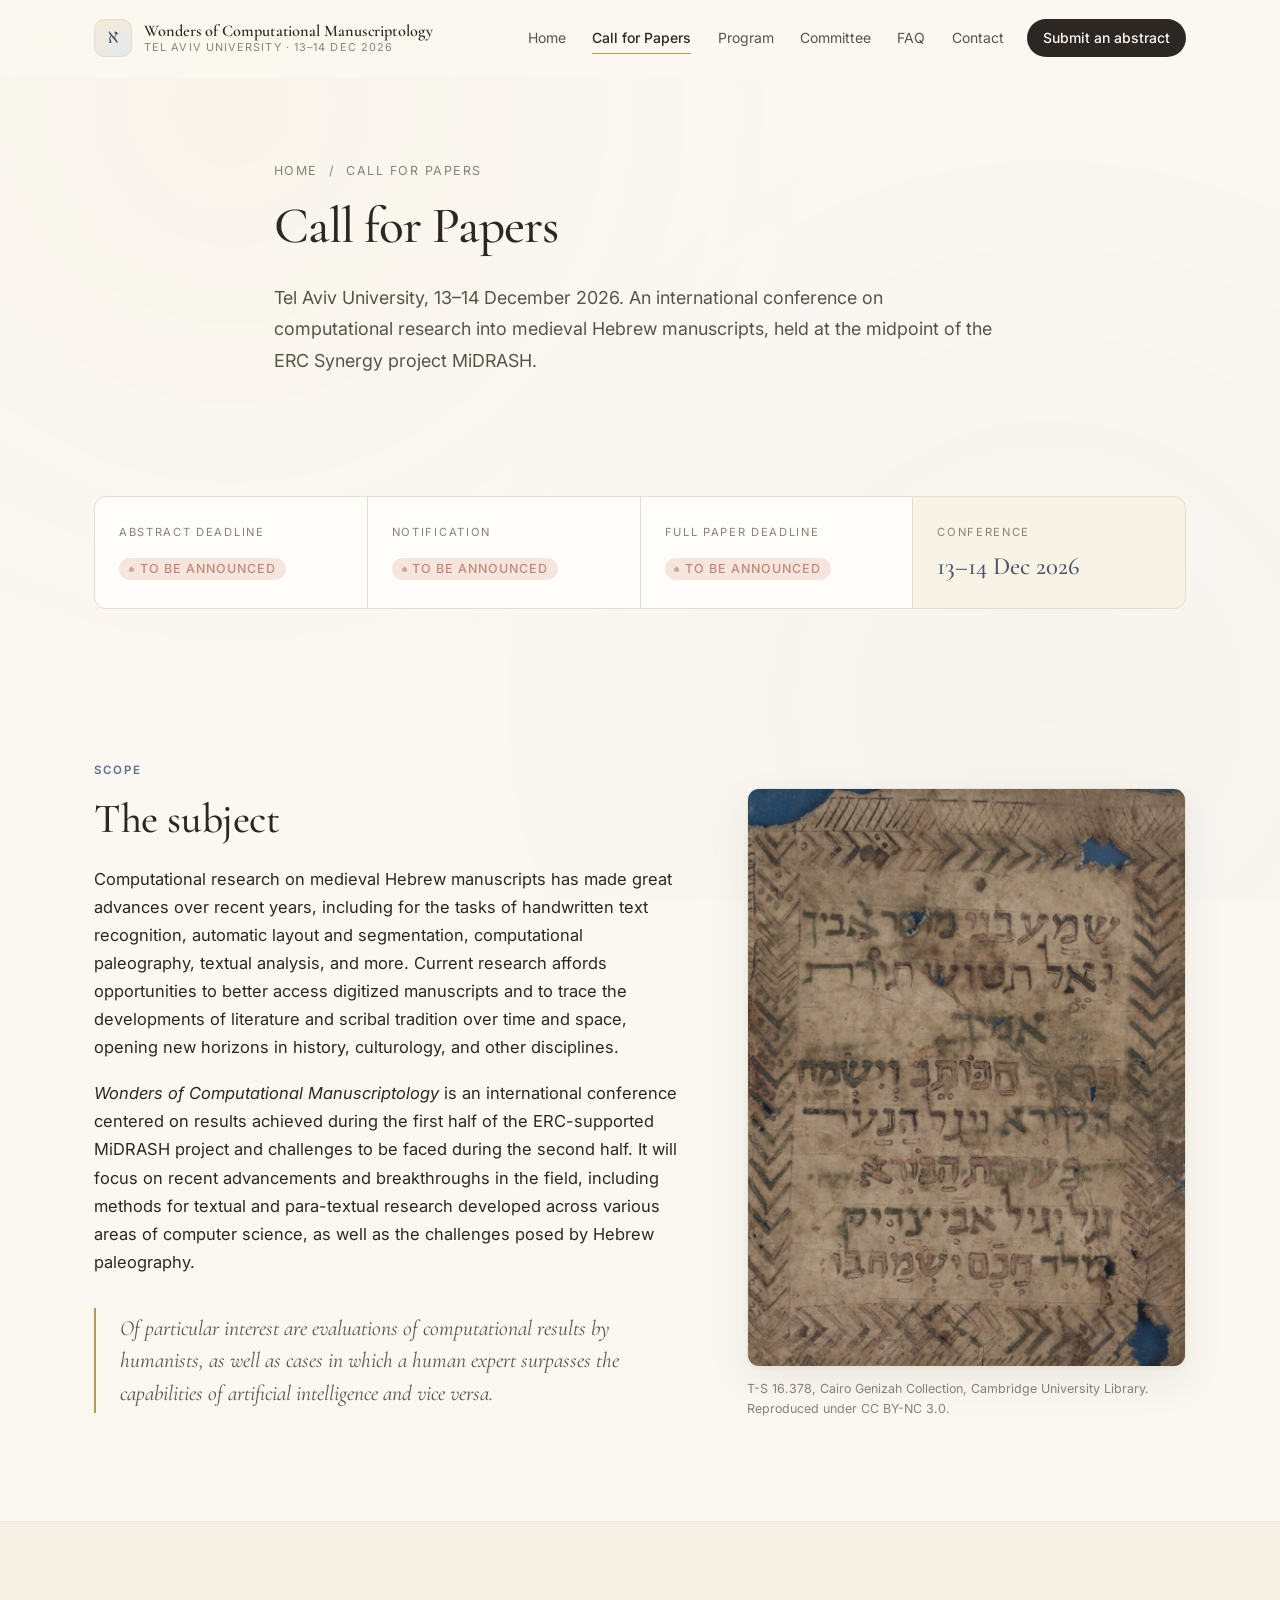
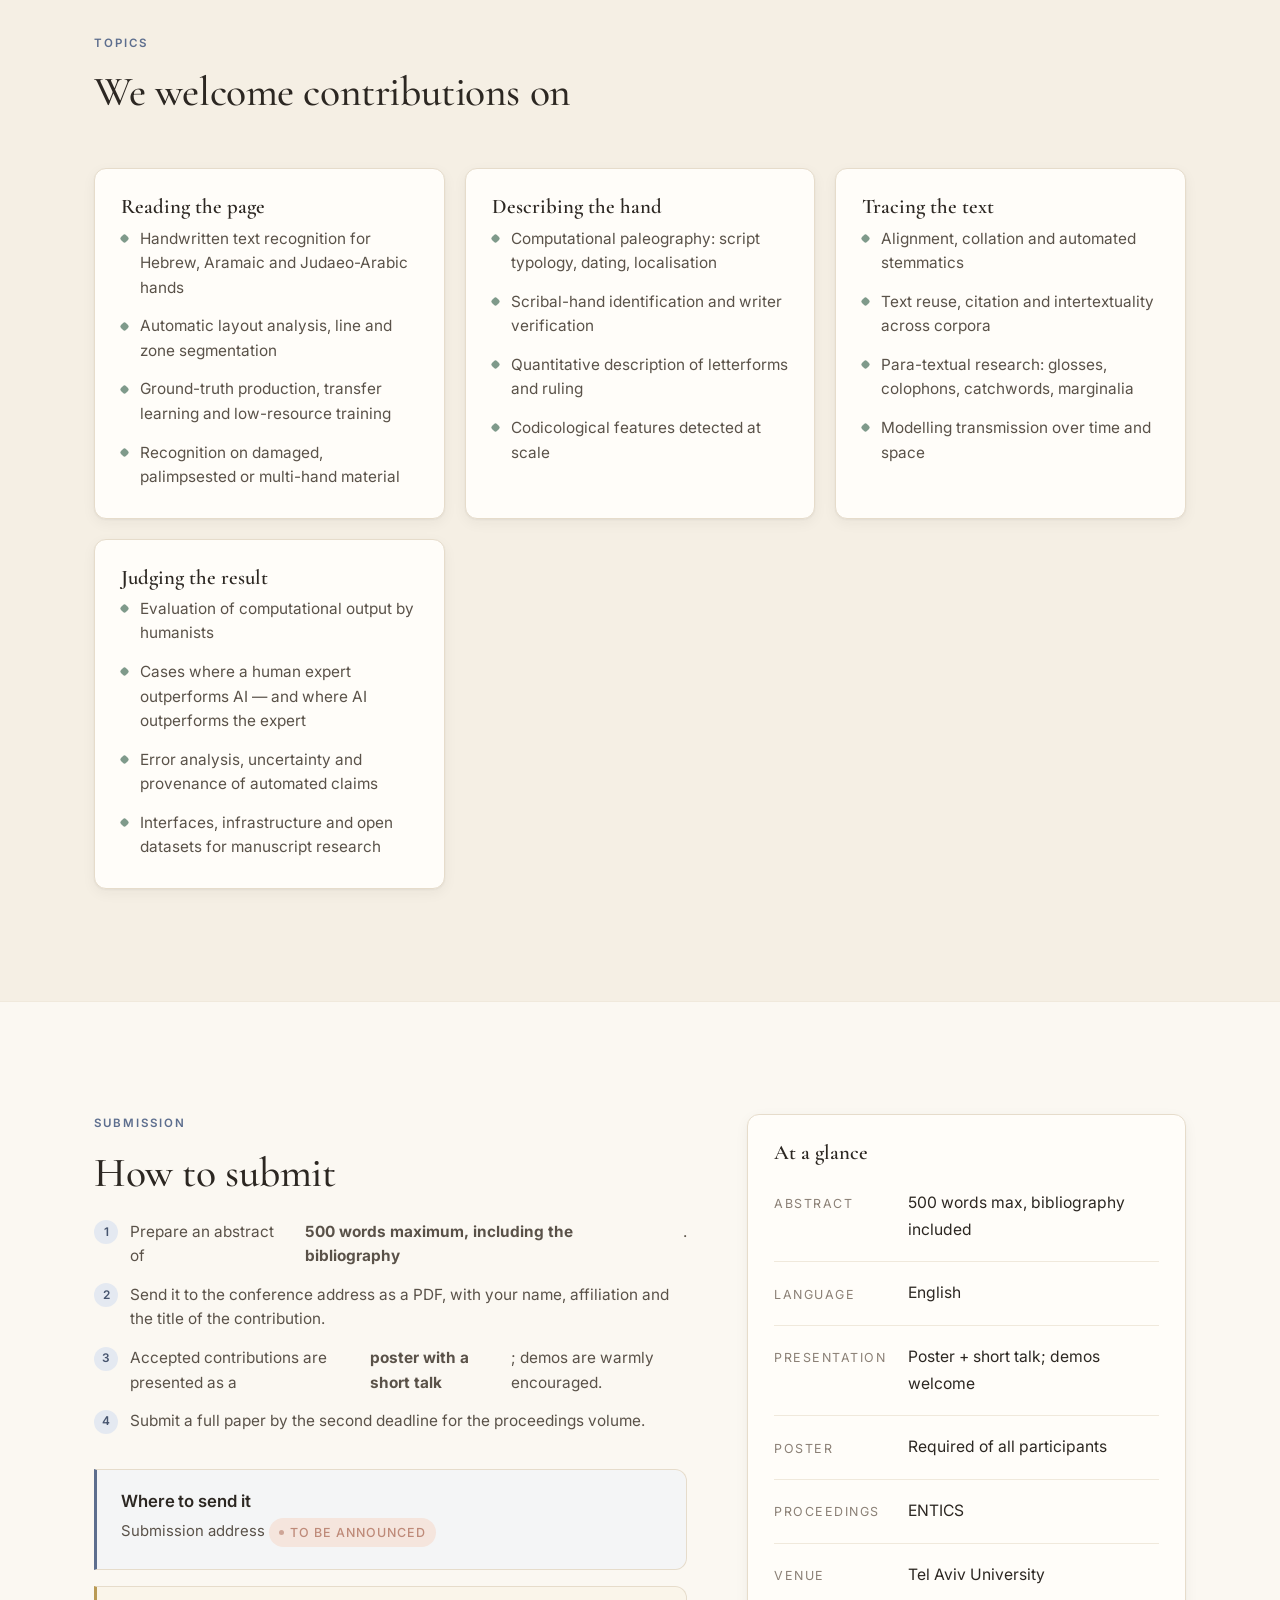
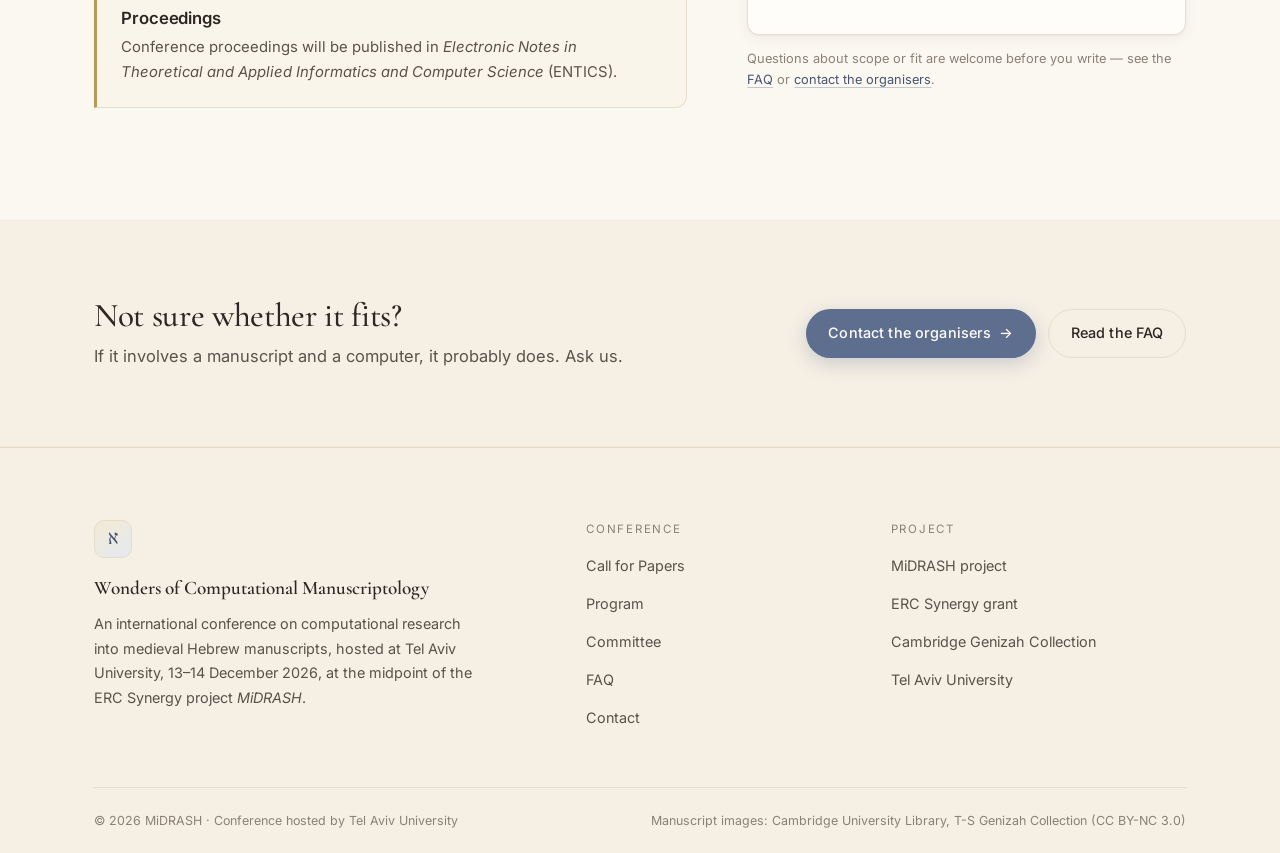
==== call-for-papers.html @ b5037e50 "base draft" ====
<!doctype html>
<html lang="en">
<head>
  <meta charset="utf-8">
  <title>Call for Papers &middot; Wonders of Computational Manuscriptology</title>
  <meta name="description" content="Call for Papers: abstracts of up to 500 words on computational research into medieval Hebrew manuscripts. Tel Aviv University, 13-14 December 2026.">
  <meta name="viewport" content="width=device-width, initial-scale=1">
  <link rel="preconnect" href="https://fonts.googleapis.com">
  <link rel="preconnect" href="https://fonts.gstatic.com" crossorigin>
  <link href="https://fonts.googleapis.com/css2?family=Cormorant+Garamond:ital,wght@0,400;0,500;0,600;0,700;1,400;1,500&family=Frank+Ruhl+Libre:wght@400;500&family=IBM+Plex+Mono:wght@400;500&family=Inter:wght@300;400;500;600&display=swap" rel="stylesheet">
  <link rel="stylesheet" href="assets/css/site.css">
  <script>document.documentElement.classList.add("js");</script>
</head>
<body>
  <a class="skip-link" href="#main">Skip to content</a>

  <header class="site-header">
    <div class="wrap header-inner">
      <a class="brand" href="index.html">
        <span class="brand-mark" aria-hidden="true">&#1488;</span>
        <span class="brand-text">
          <span class="brand-title">Wonders of Computational Manuscriptology</span>
          <span class="brand-sub">Tel Aviv University &middot; 13&ndash;14 Dec 2026</span>
        </span>
      </a>
      <button class="nav-toggle" type="button" aria-expanded="false" aria-controls="site-nav" aria-label="Open menu">
        <span></span><span></span><span></span>
      </button>
      <nav class="site-nav" id="site-nav" aria-label="Main navigation">
        <a href="index.html">Home</a>
        <a href="call-for-papers.html" class="is-current" aria-current="page">Call for Papers</a>
        <a href="program.html">Program</a>
        <a href="committee.html">Committee</a>
        <a href="faq.html">FAQ</a>
        <a href="contact.html">Contact</a>
        <a class="nav-cta" href="call-for-papers.html#submit">Submit an abstract</a>
      </nav>
    </div>
  </header>

  <main id="main">
    <section class="page-head">
      <div class="wrap wrap-narrow">
        <p class="breadcrumb"><a href="index.html">Home</a> &nbsp;/&nbsp; Call for Papers</p>
        <h1>Call for Papers</h1>
        <p class="lede">Tel Aviv University, 13&ndash;14 December 2026. An international conference on computational research into medieval Hebrew manuscripts, held at the midpoint of the ERC Synergy project MiDRASH.</p>
      </div>
    </section>

    <section class="section section--tight">
      <div class="wrap">
        <div class="dates reveal">
          <div class="date-cell">
            <p class="date-label">Abstract deadline</p>
            <!-- TODO: replace with the confirmed date -->
            <p class="date-value"><span class="tba">To be announced</span></p>
          </div>
          <div class="date-cell">
            <p class="date-label">Notification</p>
            <!-- TODO: replace with the confirmed date -->
            <p class="date-value"><span class="tba">To be announced</span></p>
          </div>
          <div class="date-cell">
            <p class="date-label">Full paper deadline</p>
            <!-- TODO: replace with the confirmed date -->
            <p class="date-value"><span class="tba">To be announced</span></p>
          </div>
          <div class="date-cell is-highlight">
            <p class="date-label">Conference</p>
            <p class="date-value">13&ndash;14 Dec 2026</p>
          </div>
        </div>
      </div>
    </section>

    <section class="section section--tight">
      <div class="wrap">
        <div class="split split--wide-text">
          <div class="reveal">
            <p class="eyebrow eyebrow--indigo">Scope</p>
            <h2>The subject</h2>
            <p>Computational research on medieval Hebrew manuscripts has made great advances over recent years, including for the tasks of handwritten text recognition, automatic layout and segmentation, computational paleography, textual analysis, and more. Current research affords opportunities to better access digitized manuscripts and to trace the developments of literature and scribal tradition over time and space, opening new horizons in history, culturology, and other disciplines.</p>
            <p><em>Wonders of Computational Manuscriptology</em> is an international conference centered on results achieved during the first half of the ERC-supported MiDRASH project and challenges to be faced during the second half. It will focus on recent advancements and breakthroughs in the field, including methods for textual and para-textual research developed across various areas of computer science, as well as the challenges posed by Hebrew paleography.</p>
            <blockquote class="pullquote">Of particular interest are evaluations of computational results by humanists, as well as cases in which a human expert surpasses the capabilities of artificial intelligence and vice versa.</blockquote>
          </div>
          <figure class="split-figure reveal" data-delay="120">
            <img src="assets/img/ms-bifolium.jpg" alt="Manuscript leaf written in a large square Hebrew hand, framed by a decorated border." loading="lazy" width="900" height="880">
            <figcaption>T-S 16.378, Cairo Genizah Collection, Cambridge University Library. Reproduced under CC BY-NC 3.0.</figcaption>
          </figure>
        </div>
      </div>
    </section>

    <section class="section section--tint">
      <div class="wrap">
        <div class="section-head">
          <p class="eyebrow eyebrow--indigo">Topics</p>
          <h2>We welcome contributions on</h2>
        </div>
        <div class="grid grid-2">
          <div class="card reveal">
            <h3>Reading the page</h3>
            <ul class="checklist">
              <li>Handwritten text recognition for Hebrew, Aramaic and Judaeo-Arabic hands</li>
              <li>Automatic layout analysis, line and zone segmentation</li>
              <li>Ground-truth production, transfer learning and low-resource training</li>
              <li>Recognition on damaged, palimpsested or multi-hand material</li>
            </ul>
          </div>
          <div class="card reveal" data-delay="80">
            <h3>Describing the hand</h3>
            <ul class="checklist">
              <li>Computational paleography: script typology, dating, localisation</li>
              <li>Scribal-hand identification and writer verification</li>
              <li>Quantitative description of letterforms and ruling</li>
              <li>Codicological features detected at scale</li>
            </ul>
          </div>
          <div class="card reveal" data-delay="160">
            <h3>Tracing the text</h3>
            <ul class="checklist">
              <li>Alignment, collation and automated stemmatics</li>
              <li>Text reuse, citation and intertextuality across corpora</li>
              <li>Para-textual research: glosses, colophons, catchwords, marginalia</li>
              <li>Modelling transmission over time and space</li>
            </ul>
          </div>
          <div class="card reveal" data-delay="240">
            <h3>Judging the result</h3>
            <ul class="checklist">
              <li>Evaluation of computational output by humanists</li>
              <li>Cases where a human expert outperforms AI &mdash; and where AI outperforms the expert</li>
              <li>Error analysis, uncertainty and provenance of automated claims</li>
              <li>Interfaces, infrastructure and open datasets for manuscript research</li>
            </ul>
          </div>
        </div>
      </div>
    </section>

    <section class="section" id="submit">
      <div class="wrap">
        <div class="split split--wide-text" style="align-items:start">
          <div class="reveal">
            <p class="eyebrow eyebrow--indigo">Submission</p>
            <h2>How to submit</h2>
            <ol class="checklist numbered" style="margin-top:1.4rem">
              <li>Prepare an abstract of <strong>500 words maximum, including the bibliography</strong>.</li>
              <li>Send it to the conference address as a PDF, with your name, affiliation and the title of the contribution.</li>
              <li>Accepted contributions are presented as a <strong>poster with a short talk</strong>; demos are warmly encouraged.</li>
              <li>Submit a full paper by the second deadline for the proceedings volume.</li>
            </ol>

            <div class="callout" style="margin-top:2.2rem">
              <h4>Where to send it</h4>
              <!-- TODO: replace with the real submission address, e.g.
                   <p><a href="mailto:wcm2026@tauex.tau.ac.il">wcm2026@tauex.tau.ac.il</a></p> -->
              <p>Submission address <span class="tba">To be announced</span></p>
            </div>

            <div class="callout callout--gold" style="margin-top:16px">
              <h4>Proceedings</h4>
              <p>Conference proceedings will be published in <em>Electronic Notes in Theoretical and Applied Informatics and Computer Science</em> (ENTICS).</p>
            </div>
          </div>

          <div class="reveal" data-delay="120">
            <div class="card">
              <h3>At a glance</h3>
              <div class="contact-line">
                <span class="contact-key">Abstract</span>
                <span class="contact-val">500 words max, bibliography included</span>
              </div>
              <div class="contact-line">
                <span class="contact-key">Language</span>
                <span class="contact-val">English</span>
              </div>
              <div class="contact-line">
                <span class="contact-key">Presentation</span>
                <span class="contact-val">Poster + short talk; demos welcome</span>
              </div>
              <div class="contact-line">
                <span class="contact-key">Poster</span>
                <span class="contact-val">Required of all participants</span>
              </div>
              <div class="contact-line">
                <span class="contact-key">Proceedings</span>
                <span class="contact-val">ENTICS</span>
              </div>
              <div class="contact-line">
                <span class="contact-key">Venue</span>
                <span class="contact-val">Tel Aviv University</span>
              </div>
            </div>
            <p class="caption" style="margin-top:14px">Questions about scope or fit are welcome before you write &mdash; see the <a href="faq.html">FAQ</a> or <a href="contact.html">contact the organisers</a>.</p>
          </div>
        </div>
      </div>
    </section>

    <section class="section section--tight cta-band">
      <div class="wrap">
        <div class="cta-inner reveal">
          <div>
            <h2 style="font-size:clamp(1.6rem,2.6vw,2.1rem)">Not sure whether it fits?</h2>
            <p>If it involves a manuscript and a computer, it probably does. Ask us.</p>
          </div>
          <div class="btn-row">
            <a class="btn btn-primary" href="contact.html">Contact the organisers <span class="arrow" aria-hidden="true">&rarr;</span></a>
            <a class="btn btn-ghost" href="faq.html">Read the FAQ</a>
          </div>
        </div>
      </div>
    </section>
  </main>

  <footer class="site-footer">
    <div class="wrap">
      <div class="footer-grid">
        <div class="footer-brand">
          <span class="brand-mark" aria-hidden="true">&#1488;</span>
          <p class="footer-title">Wonders of Computational Manuscriptology</p>
          <p class="footer-blurb">An international conference on computational research into medieval Hebrew manuscripts, hosted at Tel&nbsp;Aviv University, 13&ndash;14&nbsp;December&nbsp;2026, at the midpoint of the ERC Synergy project <em>MiDRASH</em>.</p>
        </div>
        <div>
          <p class="footer-h">Conference</p>
          <ul class="footer-links">
            <li><a href="call-for-papers.html">Call for Papers</a></li>
            <li><a href="program.html">Program</a></li>
            <li><a href="committee.html">Committee</a></li>
            <li><a href="faq.html">FAQ</a></li>
            <li><a href="contact.html">Contact</a></li>
          </ul>
        </div>
        <div>
          <p class="footer-h">Project</p>
          <ul class="footer-links">
            <li><a href="https://www.midrash.eu/" rel="noopener">MiDRASH project</a></li>
            <li><a href="https://www.ephe.psl.eu/erc-synergy-midrash-cest-parti" rel="noopener">ERC Synergy grant</a></li>
            <li><a href="https://cudl.lib.cam.ac.uk/collections/genizah/1" rel="noopener">Cambridge Genizah Collection</a></li>
            <li><a href="https://www.tau.ac.il/" rel="noopener">Tel Aviv University</a></li>
          </ul>
        </div>
      </div>
      <div class="footer-bottom">
        <span>&copy; 2026 MiDRASH &middot; Conference hosted by Tel Aviv University</span>
        <span>Manuscript images: Cambridge University Library, T-S Genizah Collection (CC&nbsp;BY-NC&nbsp;3.0)</span>
      </div>
    </div>
  </footer>

  <script src="assets/js/site.js" defer></script>
</body>
</html>
---- assets/css/site.css ----
/* ============================================================
   Wonders of Computational Manuscriptology — Tel Aviv University
   Design system
   ============================================================ */

/* ---------- Tokens ---------- */
:root {
  /* Parchment & ink */
  --parchment:    #FBF8F2;
  --parchment-2:  #F5EFE4;
  --parchment-3:  #EFE7D8;
  --surface:      #FFFDF9;
  --ink:          #2C2722;
  --ink-2:        #5A5249;
  --ink-3:        #8B8076;
  --rule:         #E6DCCB;
  --rule-soft:    #F0E9DC;

  /* Pastel accents */
  --indigo:       #5D6E8E;
  --indigo-deep:  #46546E;
  --indigo-tint:  #E4E9F1;
  --rose:         #BE8A79;
  --rose-tint:    #F5E5DD;
  --sage:         #7F9A8B;
  --sage-tint:    #E1EBE4;
  --gold:         #B99A55;
  --gold-tint:    #F3EAD3;
  --plum:         #90869F;
  --plum-tint:    #ECE7F1;

  /* Type */
  --display: "Cormorant Garamond", "Iowan Old Style", Georgia, serif;
  --sans: "Inter", -apple-system, BlinkMacSystemFont, "Segoe UI", sans-serif;
  --hebrew: "Frank Ruhl Libre", "Times New Roman", serif;
  --mono: "IBM Plex Mono", ui-monospace, SFMono-Regular, Menlo, monospace;

  /* Space & shape */
  --wrap: 1140px;
  --r-sm: 6px;
  --r: 12px;
  --r-lg: 20px;
  --shadow-sm: 0 1px 2px rgba(44,39,34,.05), 0 4px 14px rgba(44,39,34,.05);
  --shadow: 0 2px 4px rgba(44,39,34,.04), 0 14px 40px rgba(44,39,34,.08);
  --ease: cubic-bezier(.22,.61,.36,1);
}

@media (prefers-color-scheme: dark) {
  :root:not([data-theme="light"]) {
    --parchment:   #1B1815;
    --parchment-2: #221E1A;
    --parchment-3: #2A251F;
    --surface:     #232019;
    --ink:         #EDE5D8;
    --ink-2:       #BCB1A2;
    --ink-3:       #8E8478;
    --rule:        #3A342C;
    --rule-soft:   #2E2922;
    --indigo:      #9CB0D0;
    --indigo-deep: #B6C6DE;
    --indigo-tint: #262C38;
    --rose:        #D6A493;
    --rose-tint:   #362B26;
    --sage:        #9CB9A8;
    --sage-tint:   #26302A;
    --gold:        #D6B978;
    --gold-tint:   #352E1E;
    --plum:        #B3A8C2;
    --plum-tint:   #2C2733;
    --shadow-sm: 0 1px 2px rgba(0,0,0,.3), 0 4px 14px rgba(0,0,0,.25);
    --shadow: 0 2px 4px rgba(0,0,0,.3), 0 14px 40px rgba(0,0,0,.35);
  }
}

/* ---------- Base ---------- */
*, *::before, *::after { box-sizing: border-box; }

html { -webkit-text-size-adjust: 100%; scroll-behavior: smooth; }
@media (prefers-reduced-motion: reduce) { html { scroll-behavior: auto; } }

body {
  margin: 0;
  background: var(--parchment);
  color: var(--ink);
  font-family: var(--sans);
  font-size: 16.5px;
  line-height: 1.7;
  font-weight: 400;
  -webkit-font-smoothing: antialiased;
  text-rendering: optimizeLegibility;
  overflow-x: hidden;
}

/* Faint parchment grain over the whole page */
body::before {
  content: "";
  position: fixed;
  inset: 0;
  pointer-events: none;
  z-index: 0;
  opacity: .5;
  background-image:
    radial-gradient(circle at 18% 12%, rgba(185,154,85,.06), transparent 45%),
    radial-gradient(circle at 82% 78%, rgba(93,110,142,.055), transparent 48%);
}
body > * { position: relative; z-index: 1; }

img { max-width: 100%; height: auto; display: block; }

a { color: var(--indigo-deep); text-decoration-color: color-mix(in srgb, var(--indigo) 35%, transparent); text-underline-offset: 3px; }
a:hover { text-decoration-color: currentColor; }

::selection { background: var(--gold-tint); color: var(--ink); }

:focus-visible { outline: 2px solid var(--indigo); outline-offset: 3px; border-radius: 3px; }

.wrap { width: 100%; max-width: var(--wrap); margin-inline: auto; padding-inline: 24px; }
.wrap-narrow { max-width: 780px; }

.skip-link {
  position: absolute; left: -9999px; top: 0;
  background: var(--ink); color: var(--parchment);
  padding: 10px 16px; border-radius: 0 0 var(--r-sm) 0; z-index: 100;
}
.skip-link:focus { left: 0; }

/* ---------- Typography ---------- */
h1, h2, h3, h4 { font-family: var(--display); font-weight: 600; line-height: 1.15; letter-spacing: -0.01em; color: var(--ink); margin: 0 0 .5em; }
h1 { font-size: clamp(2.4rem, 5.2vw, 4rem); font-weight: 500; letter-spacing: -0.02em; }
h2 { font-size: clamp(1.85rem, 3.4vw, 2.6rem); font-weight: 500; }
h3 { font-size: 1.3rem; letter-spacing: 0; }
h4 { font-size: 1.05rem; font-family: var(--sans); font-weight: 600; letter-spacing: -0.005em; }
p { margin: 0 0 1.1em; }
p:last-child { margin-bottom: 0; }

.eyebrow {
  font-family: var(--sans);
  font-size: .72rem;
  font-weight: 600;
  letter-spacing: .17em;
  text-transform: uppercase;
  color: var(--ink-3);
  margin: 0 0 1rem;
}
.eyebrow--indigo { color: var(--indigo); }

.lede { font-size: 1.12rem; color: var(--ink-2); line-height: 1.75; max-width: 68ch; }
.muted { color: var(--ink-3); }
.he { font-family: var(--hebrew); direction: rtl; unicode-bidi: isolate; }
.small { font-size: .875rem; }
.caption { font-size: .8rem; color: var(--ink-3); line-height: 1.6; }

/* ---------- Ornamental rule ---------- */
.ornament {
  display: flex; align-items: center; gap: 14px;
  color: var(--gold); margin: 0 0 1.6rem;
}
.ornament::before, .ornament::after { content: ""; height: 1px; background: var(--rule); flex: 1; }
.ornament span { font-size: .9rem; letter-spacing: .3em; opacity: .8; }
.ornament--left::before { display: none; }

/* ---------- Buttons ---------- */
.btn {
  display: inline-flex; align-items: center; gap: .55em;
  font-family: var(--sans); font-size: .9rem; font-weight: 500; letter-spacing: .01em;
  padding: .78em 1.5em; border-radius: 999px; border: 1px solid transparent;
  text-decoration: none; cursor: pointer; white-space: nowrap;
  transition: transform .25s var(--ease), background-color .25s var(--ease), border-color .25s var(--ease), box-shadow .25s var(--ease), color .25s var(--ease);
}
.btn:hover { transform: translateY(-2px); }
.btn:active { transform: translateY(0); }
.btn-primary { background: var(--indigo); color: #FFFDF9; box-shadow: 0 6px 18px color-mix(in srgb, var(--indigo) 26%, transparent); }
.btn-primary:hover { background: var(--indigo-deep); box-shadow: 0 10px 26px color-mix(in srgb, var(--indigo) 32%, transparent); }
.btn-ghost { border-color: var(--rule); color: var(--ink); background: transparent; }
.btn-ghost:hover { border-color: var(--indigo); color: var(--indigo-deep); background: color-mix(in srgb, var(--indigo-tint) 60%, transparent); }
.btn .arrow { transition: transform .25s var(--ease); }
.btn:hover .arrow { transform: translateX(3px); }
.btn-row { display: flex; flex-wrap: wrap; gap: 12px; }

/* ---------- Header ---------- */
.site-header {
  position: sticky; top: 0; z-index: 50;
  background: var(--parchment);
  background: color-mix(in srgb, var(--parchment) 86%, transparent);
  backdrop-filter: saturate(1.4) blur(14px);
  -webkit-backdrop-filter: saturate(1.4) blur(14px);
  border-bottom: 1px solid transparent;
  transition: border-color .3s var(--ease), background-color .3s var(--ease);
}
.site-header.is-stuck { border-bottom-color: var(--rule); }

.header-inner { display: flex; align-items: center; gap: 20px; min-height: 76px; }

.brand { display: flex; align-items: center; gap: 12px; text-decoration: none; color: inherit; margin-right: auto; }
.brand-mark {
  flex: none;
  width: 38px; height: 38px; border-radius: 10px;
  display: grid; place-items: center;
  background: linear-gradient(150deg, var(--gold-tint), var(--indigo-tint));
  border: 1px solid var(--rule);
  font-family: var(--hebrew); font-size: 1.25rem; color: var(--indigo-deep);
  line-height: 1; padding-bottom: 2px;
  transition: transform .4s var(--ease);
}
.brand:hover .brand-mark { transform: rotate(-6deg); }
.brand-text { display: flex; flex-direction: column; line-height: 1.25; }
.brand-title { font-family: var(--display); font-size: 1.02rem; font-weight: 600; letter-spacing: -0.005em; }
.brand-sub { font-size: .68rem; letter-spacing: .1em; text-transform: uppercase; color: var(--ink-3); }

.site-nav { display: flex; align-items: center; gap: 4px; }
.site-nav a {
  position: relative; font-size: .875rem; color: var(--ink-2); text-decoration: none;
  padding: .5em .8em; border-radius: var(--r-sm); transition: color .2s var(--ease);
}
.site-nav a::after {
  content: ""; position: absolute; left: .8em; right: .8em; bottom: .18em; height: 1px;
  background: var(--indigo); transform: scaleX(0); transform-origin: right;
  transition: transform .3s var(--ease);
}
.site-nav a:hover { color: var(--ink); }
.site-nav a:hover::after { transform: scaleX(1); transform-origin: left; }
.site-nav a.is-current { color: var(--ink); font-weight: 500; }
.site-nav a.is-current::after { transform: scaleX(1); background: var(--gold); }
.site-nav .nav-cta {
  margin-left: 8px; background: var(--ink); color: var(--parchment);
  border-radius: 999px; padding: .5em 1.15em; font-weight: 500;
}
.site-nav .nav-cta::after { display: none; }
.site-nav .nav-cta:hover { background: var(--indigo-deep); color: #FFFDF9; }

.nav-toggle {
  display: none; width: 42px; height: 42px; border: 1px solid var(--rule);
  border-radius: 10px; background: transparent; cursor: pointer;
  padding: 0; place-items: center; gap: 4px;
}
.nav-toggle span { display: block; width: 17px; height: 1.5px; background: var(--ink); border-radius: 2px; transition: transform .3s var(--ease), opacity .2s var(--ease); }
.nav-toggle[aria-expanded="true"] span:nth-child(1) { transform: translateY(5.5px) rotate(45deg); }
.nav-toggle[aria-expanded="true"] span:nth-child(2) { opacity: 0; }
.nav-toggle[aria-expanded="true"] span:nth-child(3) { transform: translateY(-5.5px) rotate(-45deg); }

@media (max-width: 920px) {
  .brand-title { font-size: .95rem; max-width: 15ch; }
  .nav-toggle { display: grid; }
  .site-nav {
    position: absolute; top: 100%; left: 0; right: 0;
    flex-direction: column; align-items: stretch; gap: 0;
    background: var(--parchment); border-bottom: 1px solid var(--rule);
    padding: 8px 24px 20px;
    box-shadow: var(--shadow);
    display: none;
  }
  .site-nav.is-open { display: flex; }
  .site-nav a { padding: .85em .2em; border-bottom: 1px solid var(--rule-soft); font-size: 1rem; }
  .site-nav a::after { display: none; }
  .site-nav .nav-cta { margin: 14px 0 0; text-align: center; justify-content: center; border-bottom: 0; }
}

/* ---------- Sections ---------- */
.section { padding-block: clamp(64px, 9vw, 112px); }
.section--tight { padding-block: clamp(48px, 6vw, 76px); }
.section--tint { background: var(--parchment-2); border-block: 1px solid var(--rule-soft); }
.section-head { max-width: 70ch; margin-bottom: clamp(32px, 4vw, 52px); }
.section-head.center { margin-inline: auto; text-align: center; }
.section-head.center .ornament { justify-content: center; }

/* ---------- Hero ---------- */
.hero { position: relative; padding-block: clamp(56px, 8vw, 104px) clamp(40px, 5vw, 64px); overflow: hidden; }
.hero-inner { max-width: 900px; }
.hero-meta {
  display: flex; flex-wrap: wrap; align-items: center; gap: 10px 18px;
  font-size: .78rem; letter-spacing: .13em; text-transform: uppercase;
  color: var(--ink-3); margin-bottom: 1.6rem;
}
.hero-meta .dot { width: 4px; height: 4px; border-radius: 50%; background: var(--gold); }
.hero h1 { margin-bottom: .35em; }
.hero h1 .accent { color: var(--indigo); font-style: italic; }
.hero-sub { font-size: clamp(1.05rem, 1.7vw, 1.25rem); color: var(--ink-2); max-width: 60ch; margin-bottom: 2rem; line-height: 1.65; }
.hero .btn-row { margin-bottom: 2.2rem; }

.hero-tags { display: flex; flex-wrap: wrap; gap: 8px; }
.tag {
  font-size: .74rem; letter-spacing: .04em; padding: .38em .85em; border-radius: 999px;
  background: var(--surface); border: 1px solid var(--rule); color: var(--ink-2);
}

/* Manuscript band under the hero */
.hero-band {
  position: relative; margin-top: clamp(36px, 5vw, 56px);
  border-radius: var(--r-lg); overflow: hidden;
  border: 1px solid var(--rule);
  box-shadow: var(--shadow);
  aspect-ratio: 1800 / 570;
  max-height: 340px;
  background: var(--parchment-3);
}
.hero-band img {
  width: 100%; height: 100%; object-fit: cover; object-position: center 42%;
  filter: sepia(.18) saturate(.78) contrast(1.02) brightness(1.02);
}
.hero-band::after {
  content: ""; position: absolute; inset: 0;
  background: linear-gradient(to bottom, color-mix(in srgb, var(--parchment) 22%, transparent), transparent 30%, transparent 62%, color-mix(in srgb, var(--parchment) 82%, transparent));
}
@media (prefers-color-scheme: dark) {
  :root:not([data-theme="light"]) .hero-band img { filter: sepia(.2) saturate(.7) contrast(.95) brightness(.72); }
}
.hero-band-credit {
  position: absolute; right: 12px; bottom: 10px; z-index: 2;
  font-size: .66rem; letter-spacing: .04em; color: var(--ink-3);
  background: var(--parchment);
  background: color-mix(in srgb, var(--parchment) 78%, transparent);
  backdrop-filter: blur(6px);
  padding: .3em .7em; border-radius: 999px; border: 1px solid var(--rule-soft);
  text-decoration: none;
}
.hero-band-credit:hover { color: var(--ink); }

/* ---------- Page header (interior pages) ---------- */
.page-head { padding-block: clamp(48px, 6.5vw, 86px) clamp(28px, 3.5vw, 44px); }
.page-head h1 { font-size: clamp(2.1rem, 4.2vw, 3.2rem); }
.page-head .lede { margin-top: .4em; }
.breadcrumb { font-size: .78rem; letter-spacing: .12em; text-transform: uppercase; color: var(--ink-3); margin-bottom: 1rem; }
.breadcrumb a { color: inherit; text-decoration: none; }
.breadcrumb a:hover { color: var(--ink); }

/* ---------- Cards & grids ---------- */
.grid { display: grid; gap: 20px; }
.grid-2 { grid-template-columns: repeat(auto-fit, minmax(280px, 1fr)); }
.grid-3 { grid-template-columns: repeat(auto-fit, minmax(310px, 1fr)); }
.grid-4 { grid-template-columns: repeat(auto-fit, minmax(210px, 1fr)); }

.card {
  background: var(--surface);
  border: 1px solid var(--rule);
  border-radius: var(--r);
  padding: 26px 26px 28px;
  box-shadow: var(--shadow-sm);
  transition: transform .35s var(--ease), box-shadow .35s var(--ease), border-color .35s var(--ease);
}
.card h3 { margin-bottom: .35em; }
.card p { color: var(--ink-2); font-size: .945rem; }
.card--hover:hover { transform: translateY(-4px); box-shadow: var(--shadow); border-color: color-mix(in srgb, var(--indigo) 26%, var(--rule)); }

.card-icon {
  width: 40px; height: 40px; border-radius: 11px; display: grid; place-items: center;
  margin-bottom: 16px; border: 1px solid var(--rule-soft);
}
.card-icon svg { width: 20px; height: 20px; }
.i-indigo { background: var(--indigo-tint); color: var(--indigo-deep); }
.i-rose   { background: var(--rose-tint);   color: var(--rose); }
.i-sage   { background: var(--sage-tint);   color: var(--sage); }
.i-gold   { background: var(--gold-tint);   color: var(--gold); }
.i-plum   { background: var(--plum-tint);   color: var(--plum); }

/* ---------- Key dates ---------- */
.dates { display: grid; gap: 1px; background: var(--rule); border: 1px solid var(--rule); border-radius: var(--r); overflow: hidden; grid-template-columns: repeat(auto-fit, minmax(215px, 1fr)); }
.date-cell { background: var(--surface); padding: 26px 24px; transition: background-color .3s var(--ease); }
.date-cell:hover { background: var(--parchment-2); }
.date-cell .date-label { font-size: .7rem; letter-spacing: .15em; text-transform: uppercase; color: var(--ink-3); margin-bottom: 10px; }
.date-cell .date-value { font-family: var(--display); font-size: 1.55rem; font-weight: 500; line-height: 1.2; color: var(--ink); }
.date-cell .date-note { font-size: .82rem; color: var(--ink-3); margin-top: 8px; }
.date-cell.is-highlight { background: var(--gold-tint); background: color-mix(in srgb, var(--gold-tint) 55%, var(--surface)); }
.date-cell.is-highlight .date-value { color: var(--indigo-deep); }

.tba {
  display: inline-flex; align-items: center; gap: .45em;
  font-family: var(--sans); font-size: .78rem; font-weight: 500; letter-spacing: .08em; text-transform: uppercase;
  color: var(--rose); background: var(--rose-tint); border-radius: 999px; padding: .3em .8em;
  vertical-align: middle;
}
.tba::before { content: ""; width: 5px; height: 5px; border-radius: 50%; background: currentColor; opacity: .7; }

/* ---------- Split (image + text) ---------- */
.split { display: grid; gap: clamp(28px, 5vw, 60px); align-items: center; grid-template-columns: 1fr; }
@media (min-width: 860px) { .split { grid-template-columns: 1fr 1fr; } .split--wide-text { grid-template-columns: 1.15fr .85fr; } }
.split-figure { margin: 0; }
.split-figure img {
  width: 100%; border-radius: var(--r); border: 1px solid var(--rule);
  box-shadow: var(--shadow);
  filter: sepia(.14) saturate(.82) contrast(1.01);
}
.split-figure figcaption { font-size: .78rem; color: var(--ink-3); margin-top: 12px; line-height: 1.55; }

/* ---------- Pull quote ---------- */
.pullquote {
  border-left: 2px solid var(--gold); padding: 4px 0 4px 24px; margin: 2rem 0;
  font-family: var(--display); font-size: 1.35rem; font-style: italic; line-height: 1.5; color: var(--ink-2);
}

/* ---------- Feature list ---------- */
.checklist { list-style: none; padding: 0; margin: 0; display: grid; gap: 14px; }
.checklist li { display: flex; gap: 12px; align-items: flex-start; color: var(--ink-2); font-size: .96rem; line-height: 1.6; }
.checklist li::before {
  content: ""; flex: none; width: 7px; height: 7px; margin-top: .55em; border-radius: 2px;
  background: var(--sage); transform: rotate(45deg);
}
.checklist.numbered { counter-reset: step; }
.checklist.numbered li::before {
  counter-increment: step; content: counter(step); transform: none; background: var(--indigo-tint);
  color: var(--indigo-deep); width: 24px; height: 24px; border-radius: 50%; margin-top: .05em;
  display: grid; place-items: center; font-size: .74rem; font-weight: 600; font-family: var(--sans);
}

/* ---------- OCR demo ---------- */
.ocr { position: relative; }
.ocr-stage {
  display: grid; gap: 20px; grid-template-columns: 1fr;
  align-items: stretch;
}
@media (min-width: 900px) { .ocr-stage { grid-template-columns: 1.5fr 1fr; } }

.ocr-page {
  position: relative; border-radius: var(--r); overflow: hidden;
  border: 1px solid var(--rule); box-shadow: var(--shadow);
  /* The panel is a manuscript surface: the gradient continues past the SVG so
     the box reads as one piece of parchment when the grid stretches it. */
  background: linear-gradient(135deg, #F7F0E1, #F0E6D2 55%, #E8DBC2);
  display: flex; align-items: center;
}
.ocr-page svg { display: block; width: 100%; height: auto; }

.ocr-panel {
  background: var(--surface); border: 1px solid var(--rule); border-radius: var(--r);
  padding: 22px; display: flex; flex-direction: column; gap: 16px;
  box-shadow: var(--shadow-sm);
}
.ocr-panel-head {
  display: flex; align-items: center; gap: 8px;
  font-family: var(--mono); font-size: .7rem; letter-spacing: .12em; text-transform: uppercase; color: var(--ink-3);
  padding-bottom: 12px; border-bottom: 1px solid var(--rule-soft);
}
.ocr-panel-head .live-dot { width: 6px; height: 6px; border-radius: 50%; background: var(--sage); animation: pulse 2s ease-in-out infinite; }
@keyframes pulse { 0%,100% { opacity: 1; } 50% { opacity: .3; } }

.ocr-out {
  font-family: var(--hebrew); direction: rtl; text-align: right;
  font-size: 1.32rem; line-height: 1.85; color: var(--ink); margin: 0; min-height: 3.4em;
}
.ocr-out .w { opacity: 0; transition: opacity .35s var(--ease); }
.ocr-out .w.on { opacity: 1; }
.ocr-translit {
  font-family: var(--mono); font-size: .78rem; line-height: 1.7; color: var(--ink-3);
  margin: 0; min-height: 2.6em; word-break: break-word;
}
.ocr-meter { height: 4px; border-radius: 999px; background: var(--rule-soft); overflow: hidden; }
.ocr-meter span { display: block; height: 100%; width: 0%; border-radius: 999px; background: linear-gradient(90deg, var(--sage), var(--indigo)); transition: width .4s var(--ease); }
.ocr-stats { display: flex; justify-content: space-between; gap: 12px; font-family: var(--mono); font-size: .72rem; color: var(--ink-3); }
.ocr-stats b { color: var(--ink-2); font-weight: 500; }

.ocr-steps { display: flex; flex-wrap: wrap; gap: 6px; }
.ocr-step {
  font-family: var(--mono); font-size: .66rem; letter-spacing: .06em; text-transform: uppercase;
  padding: .35em .7em; border-radius: 999px; border: 1px solid var(--rule); color: var(--ink-3);
  transition: all .3s var(--ease);
}
.ocr-step.on { border-color: transparent; background: var(--indigo-tint); color: var(--indigo-deep); }
.ocr-step.done { border-color: transparent; background: var(--sage-tint); color: var(--sage); }

/* ---------- Program timeline ---------- */
.day-tabs { display: flex; gap: 8px; margin-bottom: 28px; flex-wrap: wrap; }
.day-tab {
  font-family: var(--sans); font-size: .88rem; padding: .6em 1.3em; border-radius: 999px;
  border: 1px solid var(--rule); background: transparent; color: var(--ink-2); cursor: pointer;
  transition: all .25s var(--ease);
}
.day-tab:hover { border-color: var(--indigo); color: var(--indigo-deep); }
.day-tab[aria-selected="true"] { background: var(--ink); border-color: var(--ink); color: var(--parchment); }

.schedule { border-top: 1px solid var(--rule); }
.slot {
  display: grid; gap: 4px 28px; grid-template-columns: 1fr;
  padding: 22px 0; border-bottom: 1px solid var(--rule-soft);
}
@media (min-width: 720px) { .slot { grid-template-columns: 130px 1fr; } }
.slot-time { font-family: var(--mono); font-size: .82rem; color: var(--ink-3); padding-top: .2em; letter-spacing: .02em; }
.slot-title { font-family: var(--display); font-size: 1.22rem; font-weight: 600; margin: 0 0 .25em; }
.slot-desc { font-size: .92rem; color: var(--ink-2); margin: 0; }
.slot--break .slot-title { font-family: var(--sans); font-size: .95rem; font-weight: 500; color: var(--ink-3); }
.slot--keynote { background: linear-gradient(90deg, color-mix(in srgb, var(--gold-tint) 45%, transparent), transparent 62%); border-radius: var(--r-sm); padding-inline: 16px; margin-inline: -16px; }
.pill {
  display: inline-block; font-size: .68rem; letter-spacing: .1em; text-transform: uppercase;
  padding: .25em .7em; border-radius: 999px; margin-left: .6em; vertical-align: .12em;
  background: var(--indigo-tint); color: var(--indigo-deep);
}
.pill--gold { background: var(--gold-tint); color: color-mix(in srgb, var(--gold) 80%, var(--ink)); }
.pill--sage { background: var(--sage-tint); color: var(--sage); }

/* ---------- People ---------- */
.person {
  background: var(--surface); border: 1px solid var(--rule); border-radius: var(--r);
  padding: 24px; display: flex; gap: 16px; align-items: flex-start;
  transition: transform .35s var(--ease), box-shadow .35s var(--ease);
}
.person:hover { transform: translateY(-3px); box-shadow: var(--shadow); }
.person-avatar {
  flex: none; width: 46px; height: 46px; border-radius: 50%;
  display: grid; place-items: center; font-family: var(--display); font-size: 1.05rem; font-weight: 600;
  background: var(--indigo-tint); color: var(--indigo-deep); border: 1px solid var(--rule-soft);
}
.person:nth-child(3n+2) .person-avatar { background: var(--rose-tint); color: var(--rose); }
.person:nth-child(3n+3) .person-avatar { background: var(--sage-tint); color: var(--sage); }
.person-name { font-family: var(--display); font-size: 1.13rem; font-weight: 600; margin: 0 0 .15em; }
.person-role { font-size: .82rem; color: var(--indigo); margin: 0 0 .3em; letter-spacing: .01em; }
.person-affil { font-size: .85rem; color: var(--ink-3); margin: 0; line-height: 1.5; }

/* ---------- FAQ accordion ---------- */
.faq { border-top: 1px solid var(--rule); }
.faq details { border-bottom: 1px solid var(--rule-soft); }
.faq summary {
  list-style: none; cursor: pointer; padding: 22px 44px 22px 0; position: relative;
  font-family: var(--display); font-size: 1.18rem; font-weight: 600; color: var(--ink);
  transition: color .25s var(--ease);
}
.faq summary::-webkit-details-marker { display: none; }
.faq summary:hover { color: var(--indigo-deep); }
.faq summary::after {
  content: ""; position: absolute; right: 8px; top: 50%; width: 11px; height: 11px;
  border-right: 1.5px solid var(--ink-3); border-bottom: 1.5px solid var(--ink-3);
  transform: translateY(-70%) rotate(45deg); transition: transform .3s var(--ease);
}
.faq details[open] summary::after { transform: translateY(-30%) rotate(-135deg); }
.faq .faq-body { padding: 0 8% 24px 0; color: var(--ink-2); font-size: .96rem; }
.faq details[open] .faq-body { animation: fade-in .35s var(--ease); }
@keyframes fade-in { from { opacity: 0; transform: translateY(-4px); } to { opacity: 1; transform: none; } }

/* ---------- Callout ---------- */
.callout {
  border: 1px solid var(--rule); border-left: 3px solid var(--indigo);
  background: var(--indigo-tint);
  background: color-mix(in srgb, var(--indigo-tint) 40%, var(--surface));
  border-radius: 0 var(--r) var(--r) 0; padding: 22px 24px;
}
.callout h4 { margin-bottom: .4em; }
.callout p { font-size: .93rem; color: var(--ink-2); }
.callout--gold { border-left-color: var(--gold); background: var(--gold-tint); background: color-mix(in srgb, var(--gold-tint) 40%, var(--surface)); }
.callout--sage { border-left-color: var(--sage); background: var(--sage-tint); background: color-mix(in srgb, var(--sage-tint) 40%, var(--surface)); }

/* ---------- CTA band ---------- */
.cta-band { background: var(--parchment-2); border-block: 1px solid var(--rule-soft); }
.cta-inner { display: flex; flex-wrap: wrap; align-items: center; justify-content: space-between; gap: 24px; }
.cta-inner h2 { margin: 0; }
.cta-inner p { color: var(--ink-2); margin: .4em 0 0; }

/* ---------- Partners ---------- */
.partners { display: flex; flex-wrap: wrap; gap: 14px; }
.partner {
  flex: 1 1 210px; background: var(--surface); border: 1px solid var(--rule); border-radius: var(--r);
  padding: 20px 22px; text-decoration: none; color: inherit;
  transition: transform .3s var(--ease), border-color .3s var(--ease);
}
.partner:hover { transform: translateY(-3px); border-color: var(--indigo); }
.partner-name { font-family: var(--display); font-size: 1.05rem; font-weight: 600; display: block; margin-bottom: .2em; }
.partner-desc { font-size: .8rem; color: var(--ink-3); line-height: 1.5; }

/* ---------- Contact ---------- */
.contact-line { display: flex; gap: 14px; align-items: flex-start; padding: 18px 0; border-bottom: 1px solid var(--rule-soft); }
.contact-line:last-child { border-bottom: 0; }
.contact-key { flex: none; width: 120px; font-size: .78rem; letter-spacing: .12em; text-transform: uppercase; color: var(--ink-3); padding-top: .25em; }
.contact-val { font-size: .98rem; }

/* ---------- Footer ---------- */
.site-footer { background: var(--parchment-2); border-top: 1px solid var(--rule); padding-block: clamp(48px, 6vw, 72px) 0; margin-top: 0; }
.footer-grid { display: grid; gap: 36px; grid-template-columns: 1fr; }
@media (min-width: 760px) { .footer-grid { grid-template-columns: 1.7fr 1fr 1.1fr; } }
.footer-brand .brand-mark { margin-bottom: 14px; }
.footer-title { font-family: var(--display); font-size: 1.2rem; font-weight: 600; margin: 0 0 .4em; }
.footer-blurb { font-size: .9rem; color: var(--ink-2); max-width: 42ch; }
.footer-h { font-size: .72rem; letter-spacing: .15em; text-transform: uppercase; color: var(--ink-3); margin: 0 0 1em; }
.footer-links { list-style: none; padding: 0; margin: 0; display: grid; gap: .6em; }
.footer-links a { font-size: .9rem; color: var(--ink-2); text-decoration: none; transition: color .2s var(--ease); }
.footer-links a:hover { color: var(--indigo-deep); }
.footer-bottom {
  margin-top: clamp(36px, 5vw, 56px); border-top: 1px solid var(--rule);
  padding-block: 22px; display: flex; flex-wrap: wrap; gap: 10px 24px; justify-content: space-between;
  font-size: .78rem; color: var(--ink-3);
}
.footer-bottom a { color: inherit; }

/* ---------- Reveal on scroll ---------- */
.js .reveal { opacity: 0; transform: translateY(18px); transition: opacity .7s var(--ease), transform .7s var(--ease); }
.js .reveal.is-in { opacity: 1; transform: none; }

@media (prefers-reduced-motion: reduce) {
  .js .reveal { opacity: 1 !important; transform: none !important; transition: none; }
  *, *::before, *::after { animation-duration: .001ms !important; animation-iteration-count: 1 !important; transition-duration: .001ms !important; }
}

/* ---------- HTR demo: SVG internals ----------
   The panel is a simulated manuscript surface, so its colours stay
   "parchment" in both themes rather than following the ink tokens. */
.htr-rule   { stroke: rgba(185,154,85,.34); stroke-width: 1; }
.htr-word   { font-family: var(--hebrew); font-size: 30px; fill: #6B4A2A; }
.htr-region { fill: none; stroke: #7F9A8B; stroke-width: 1.2; stroke-dasharray: 5 4; opacity: 0; transition: opacity .5s var(--ease); }
.htr-region.on { opacity: .9; }
.htr-box {
  fill: rgba(93,110,142,.12); stroke: #5D6E8E; stroke-width: 1; opacity: 0;
  transform-box: fill-box; transform-origin: center; transform: scale(.84);
  transition: opacity .3s var(--ease), transform .35s var(--ease);
}
.htr-box.on { opacity: 1; transform: scale(1); }
#htr-scan { opacity: 0; will-change: transform; }
.htr-stain { fill: rgba(150,110,60,.055); }

/* ---------- Narrow phones ---------- */
@media (max-width: 600px) {
  .header-inner { min-height: 66px; }
  .brand-mark { width: 34px; height: 34px; font-size: 1.1rem; border-radius: 9px; }
  .brand-title { font-size: .82rem; line-height: 1.25; max-width: none; }
  .brand-sub { display: none; }

  /* A 3:1 band collapses to a sliver on a phone; give it a readable shape. */
  .hero-band { aspect-ratio: 4 / 3; max-height: 260px; }
  .hero-band-credit { font-size: .6rem; right: 8px; bottom: 8px; }

  .pullquote { padding-left: 18px; font-size: 1.2rem; }
  .faq summary { font-size: 1.06rem; padding-right: 36px; }
  .faq .faq-body { padding-right: 0; }
  .contact-line { flex-direction: column; gap: 4px; }
  .contact-key { width: auto; }
  .slot--keynote { margin-inline: 0; padding-inline: 12px; }
}
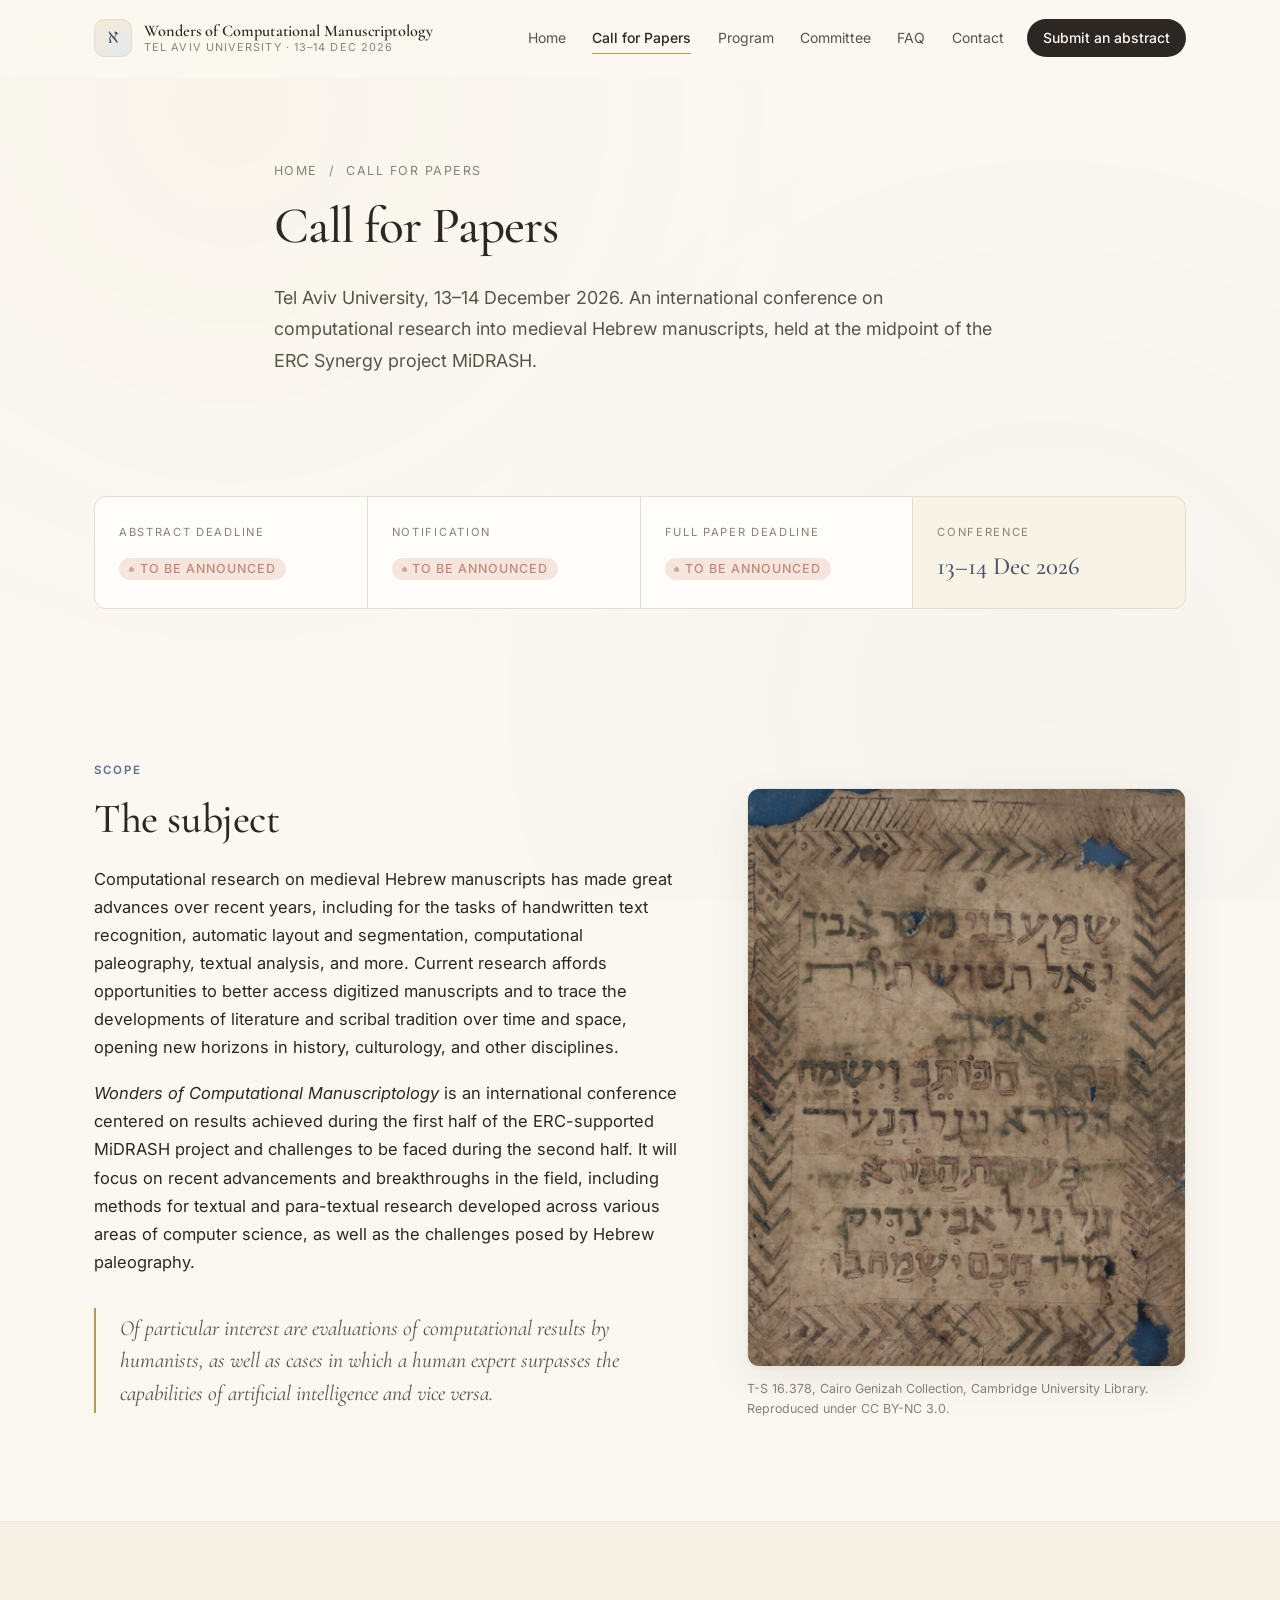
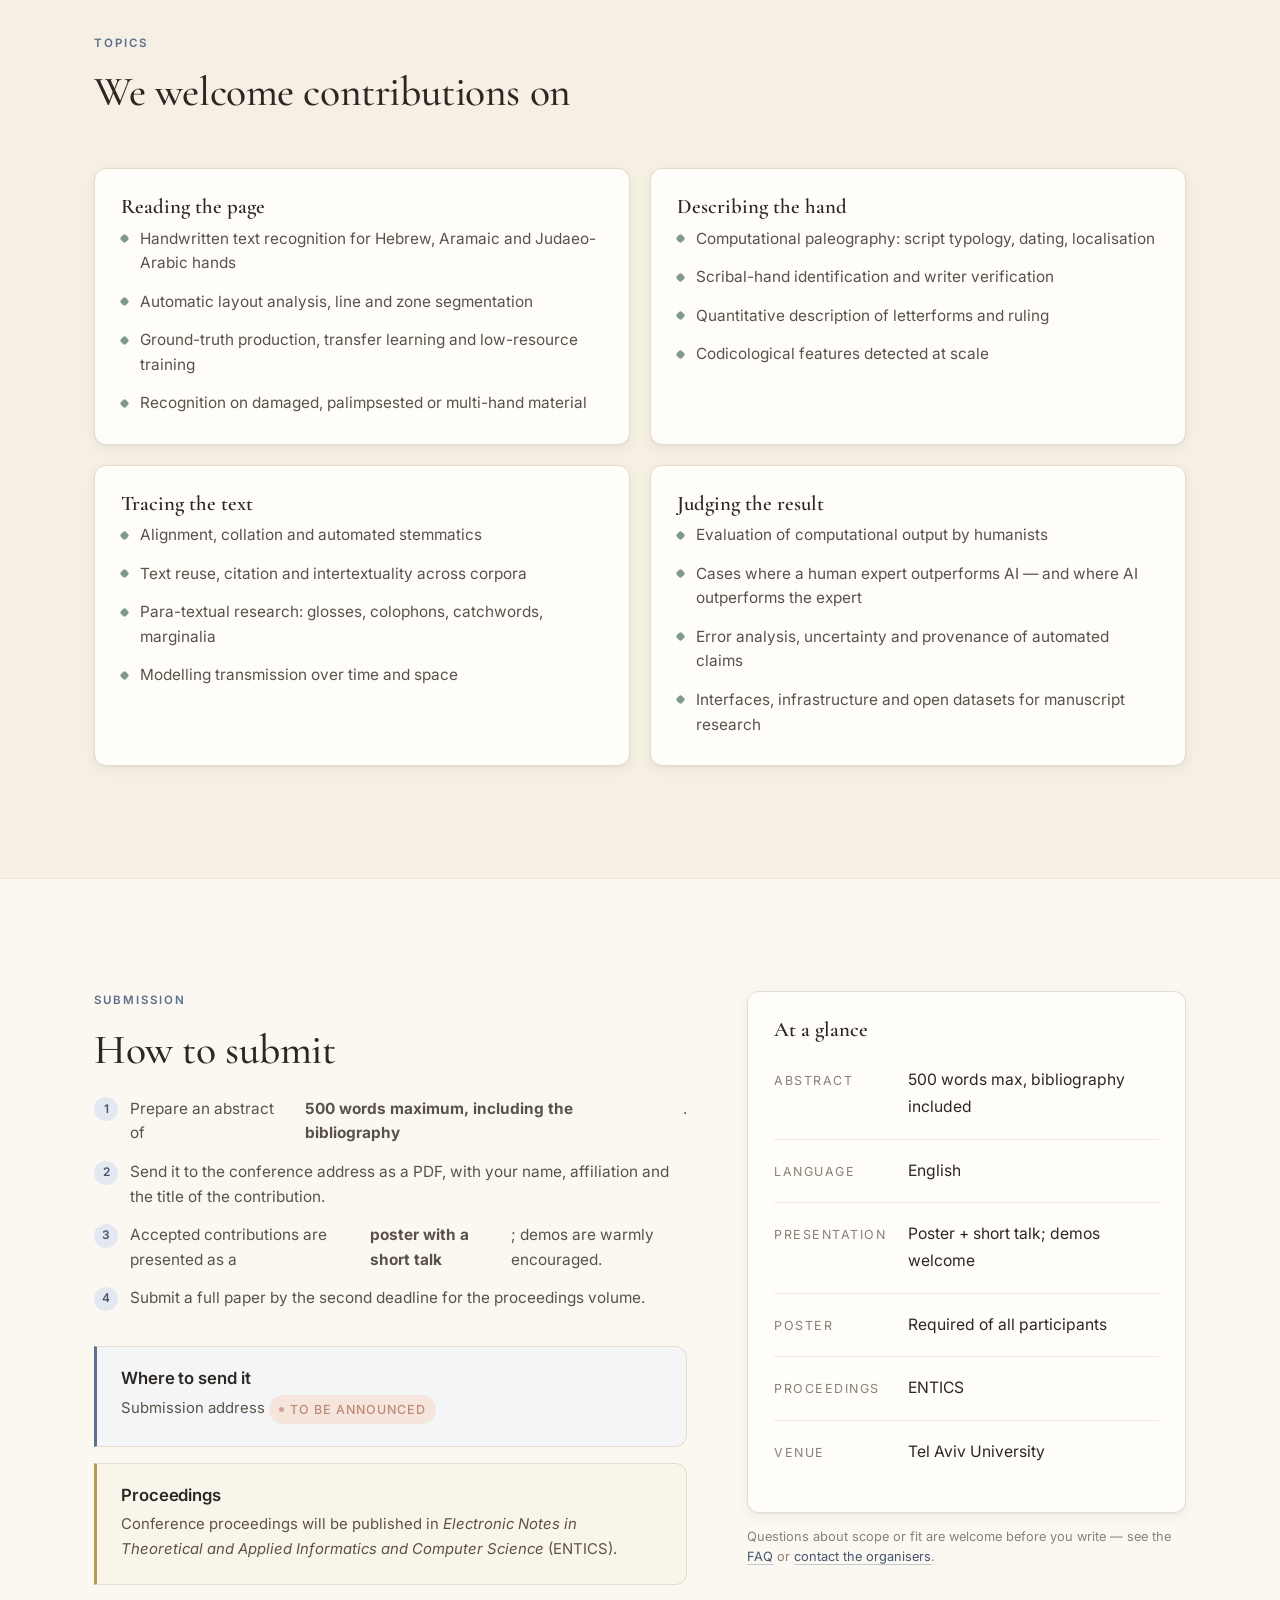
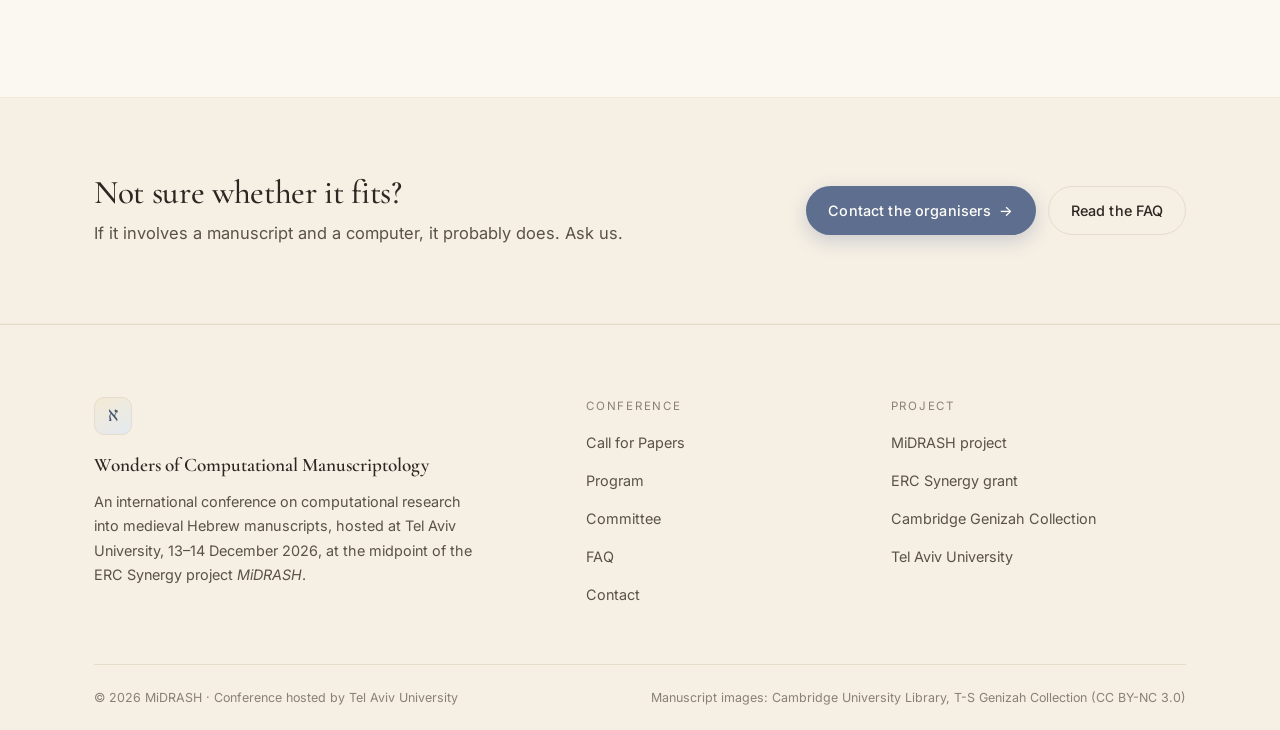
==== commit 0683a5d6: "Refine topics grid and OCR demo - Call for Papers topics: fixed 2x2 card grid - Home: remove aleph o" ====
--- a/call-for-papers.html
+++ b/call-for-papers.html
@@ -8,7 +8,7 @@
   <link rel="preconnect" href="https://fonts.googleapis.com">
   <link rel="preconnect" href="https://fonts.gstatic.com" crossorigin>
   <link href="https://fonts.googleapis.com/css2?family=Cormorant+Garamond:ital,wght@0,400;0,500;0,600;0,700;1,400;1,500&family=Frank+Ruhl+Libre:wght@400;500&family=IBM+Plex+Mono:wght@400;500&family=Inter:wght@300;400;500;600&display=swap" rel="stylesheet">
-  <link rel="stylesheet" href="assets/css/site.css">
+  <link rel="stylesheet" href="assets/css/site.css?v=2">
   <script>document.documentElement.classList.add("js");</script>
 </head>
 <body>
@@ -97,7 +97,7 @@
           <p class="eyebrow eyebrow--indigo">Topics</p>
           <h2>We welcome contributions on</h2>
         </div>
-        <div class="grid grid-2">
+        <div class="grid grid-2x2">
           <div class="card reveal">
             <h3>Reading the page</h3>
             <ul class="checklist">
--- a/assets/css/site.css
+++ b/assets/css/site.css
@@ -328,6 +328,9 @@
 .grid-2 { grid-template-columns: repeat(auto-fit, minmax(280px, 1fr)); }
 .grid-3 { grid-template-columns: repeat(auto-fit, minmax(310px, 1fr)); }
 .grid-4 { grid-template-columns: repeat(auto-fit, minmax(210px, 1fr)); }
+/* Always two columns on wider screens, so four cards sit as an even 2x2. */
+.grid-2x2 { grid-template-columns: 1fr; }
+@media (min-width: 720px) { .grid-2x2 { grid-template-columns: repeat(2, 1fr); } }
 
 .card {
   background: var(--surface);
@@ -410,11 +413,11 @@
 @media (min-width: 900px) { .ocr-stage { grid-template-columns: 1.5fr 1fr; } }
 
 .ocr-page {
-  position: relative; border-radius: var(--r); overflow: hidden;
-  border: 1px solid var(--rule); box-shadow: var(--shadow);
-  /* The panel is a manuscript surface: the gradient continues past the SVG so
-     the box reads as one piece of parchment when the grid stretches it. */
-  background: linear-gradient(135deg, #F7F0E1, #F0E6D2 55%, #E8DBC2);
+  position: relative; overflow: visible;
+  filter: drop-shadow(0 10px 22px rgba(20,12,4,.35));
+  /* The SVG draws its own torn, darkened parchment, so the box stays bare
+     and the drop-shadow follows the irregular edge. */
+  background: none;
   display: flex; align-items: center;
 }
 .ocr-page svg { display: block; width: 100%; height: auto; }
@@ -599,7 +602,7 @@
 }
 .htr-box.on { opacity: 1; transform: scale(1); }
 #htr-scan { opacity: 0; will-change: transform; }
-.htr-stain { fill: rgba(150,110,60,.055); }
+.htr-stain { fill: rgba(150,110,60,.07); }
 
 /* ---------- Narrow phones ---------- */
 @media (max-width: 600px) {
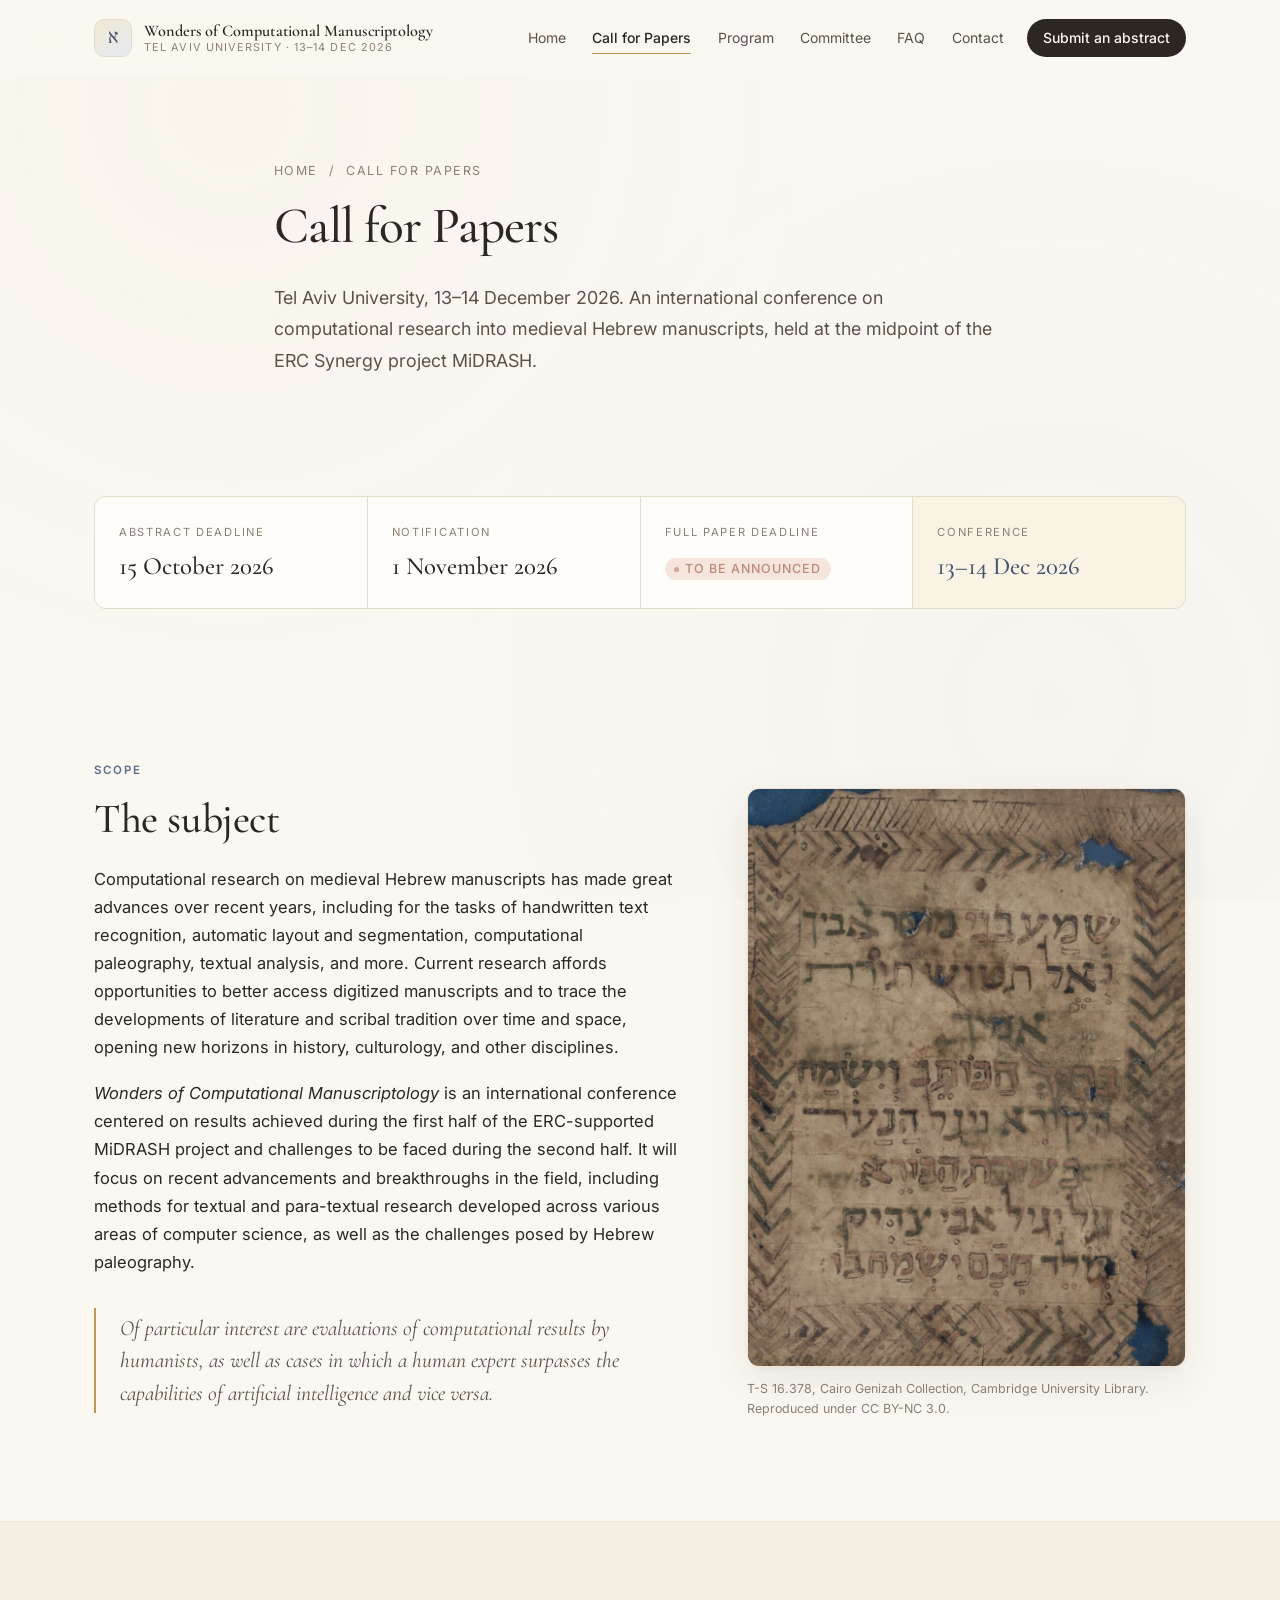
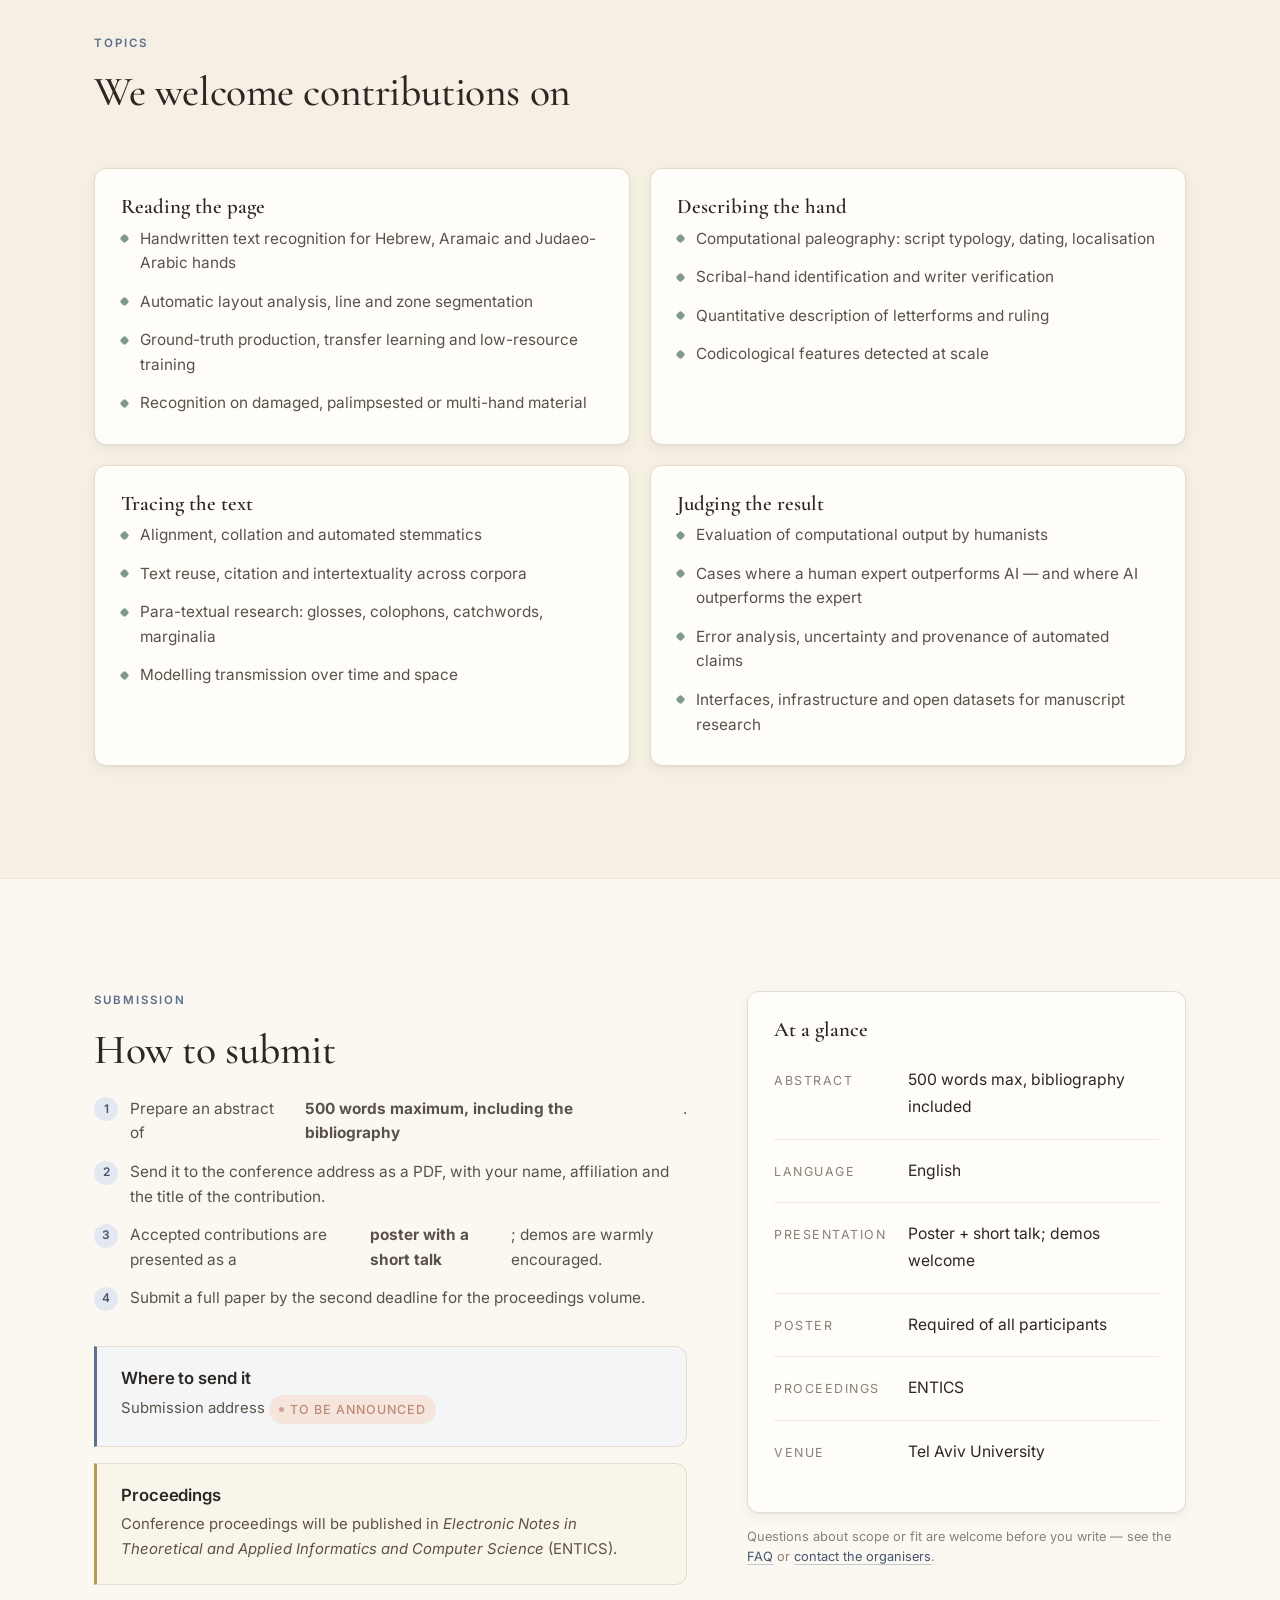
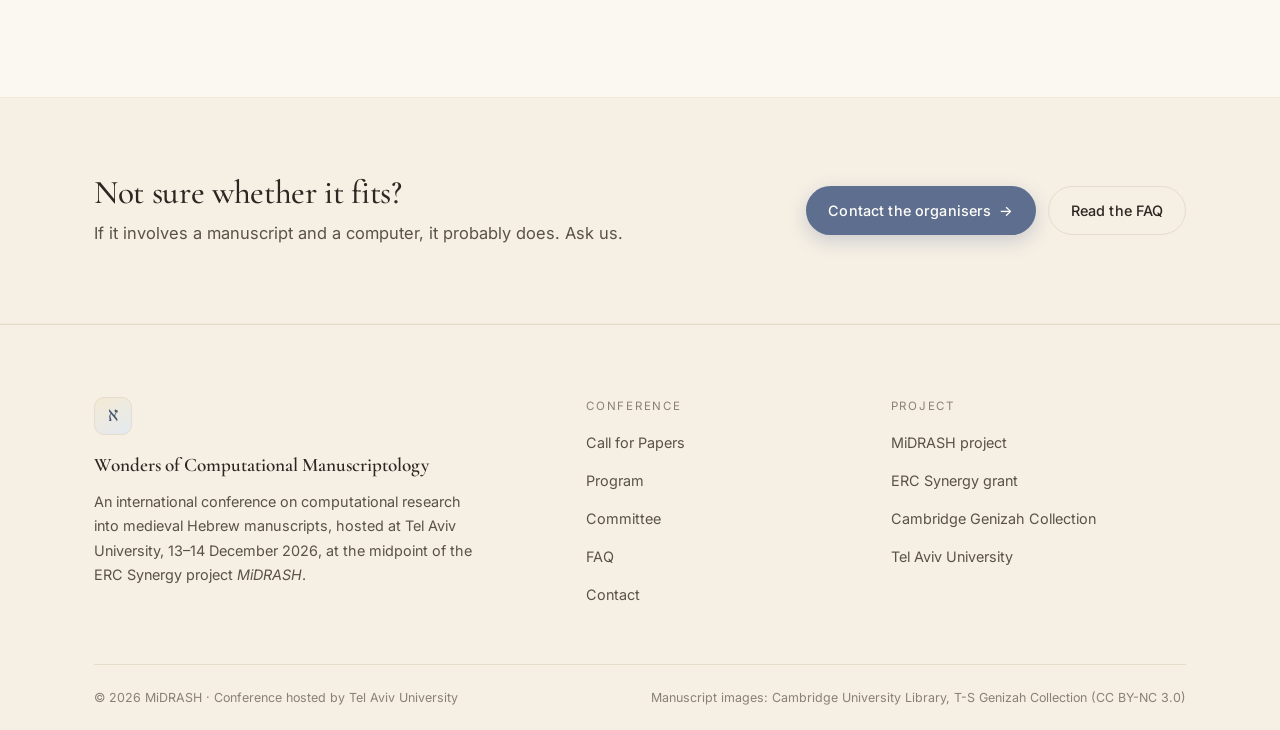
==== commit f5efa14d: "Add partner logos, confirm abstract and notification dates, add contact email" ====
--- a/call-for-papers.html
+++ b/call-for-papers.html
@@ -52,13 +52,11 @@
         <div class="dates reveal">
           <div class="date-cell">
             <p class="date-label">Abstract deadline</p>
-            <!-- TODO: replace with the confirmed date -->
-            <p class="date-value"><span class="tba">To be announced</span></p>
+            <p class="date-value">15 October 2026</p>
           </div>
           <div class="date-cell">
             <p class="date-label">Notification</p>
-            <!-- TODO: replace with the confirmed date -->
-            <p class="date-value"><span class="tba">To be announced</span></p>
+            <p class="date-value">1 November 2026</p>
           </div>
           <div class="date-cell">
             <p class="date-label">Full paper deadline</p>
@@ -192,7 +190,7 @@
                 <span class="contact-val">Tel Aviv University</span>
               </div>
             </div>
-            <p class="caption" style="margin-top:14px">Questions about scope or fit are welcome before you write &mdash; see the <a href="faq.html">FAQ</a> or <a href="contact.html">contact the organisers</a>.</p>
+            <p class="caption" style="margin-top:14px">Questions about scope or fit are welcome before you write &mdash; see the <a href="faq.html">FAQ</a> or <a href="mailto:midrash2026@gmail.com">contact the organisers</a>.</p>
           </div>
         </div>
       </div>
@@ -206,7 +204,7 @@
             <p>If it involves a manuscript and a computer, it probably does. Ask us.</p>
           </div>
           <div class="btn-row">
-            <a class="btn btn-primary" href="contact.html">Contact the organisers <span class="arrow" aria-hidden="true">&rarr;</span></a>
+            <a class="btn btn-primary" href="mailto:midrash2026@gmail.com">Contact the organisers <span class="arrow" aria-hidden="true">&rarr;</span></a>
             <a class="btn btn-ghost" href="faq.html">Read the FAQ</a>
           </div>
         </div>
--- a/assets/css/site.css
+++ b/assets/css/site.css
@@ -555,6 +555,17 @@
 .partner-name { font-family: var(--display); font-size: 1.05rem; font-weight: 600; display: block; margin-bottom: .2em; }
 .partner-desc { font-size: .8rem; color: var(--ink-3); line-height: 1.5; }
 
+.logos { display: grid; gap: 14px; grid-template-columns: repeat(2, 1fr); }
+@media (min-width: 900px) { .logos { grid-template-columns: repeat(3, 1fr); } }
+.logo-tile {
+  display: flex; align-items: center; justify-content: center; height: 130px; padding: 18px 22px;
+  background: #fff; border: 1px solid var(--rule); border-radius: var(--r);
+  transition: transform .3s var(--ease), border-color .3s var(--ease);
+}
+.logo-tile:hover { transform: translateY(-3px); border-color: var(--indigo); }
+.logo-tile img { max-width: 100%; max-height: 100%; width: auto; height: auto; object-fit: contain; }
+@media (max-width: 520px) { .logo-tile { height: 96px; padding: 12px 14px; } }
+
 /* ---------- Contact ---------- */
 .contact-line { display: flex; gap: 14px; align-items: flex-start; padding: 18px 0; border-bottom: 1px solid var(--rule-soft); }
 .contact-line:last-child { border-bottom: 0; }
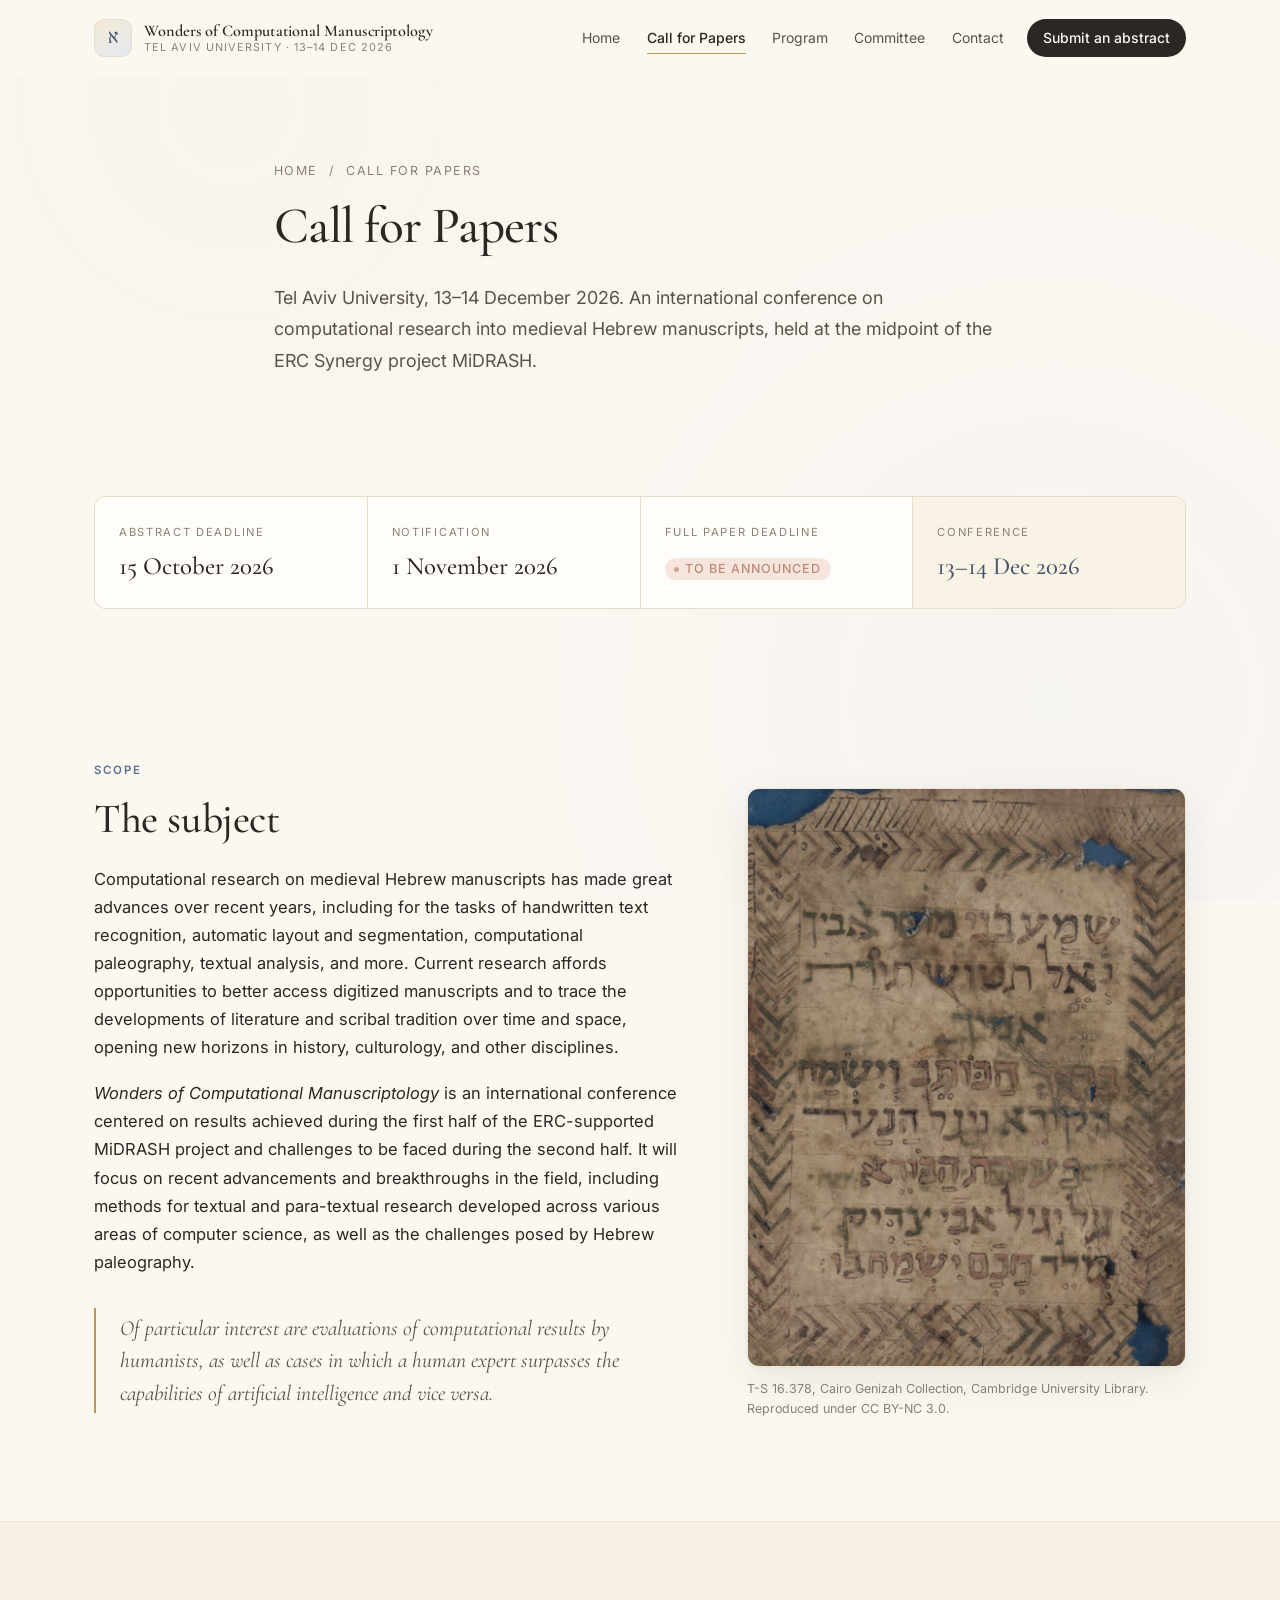
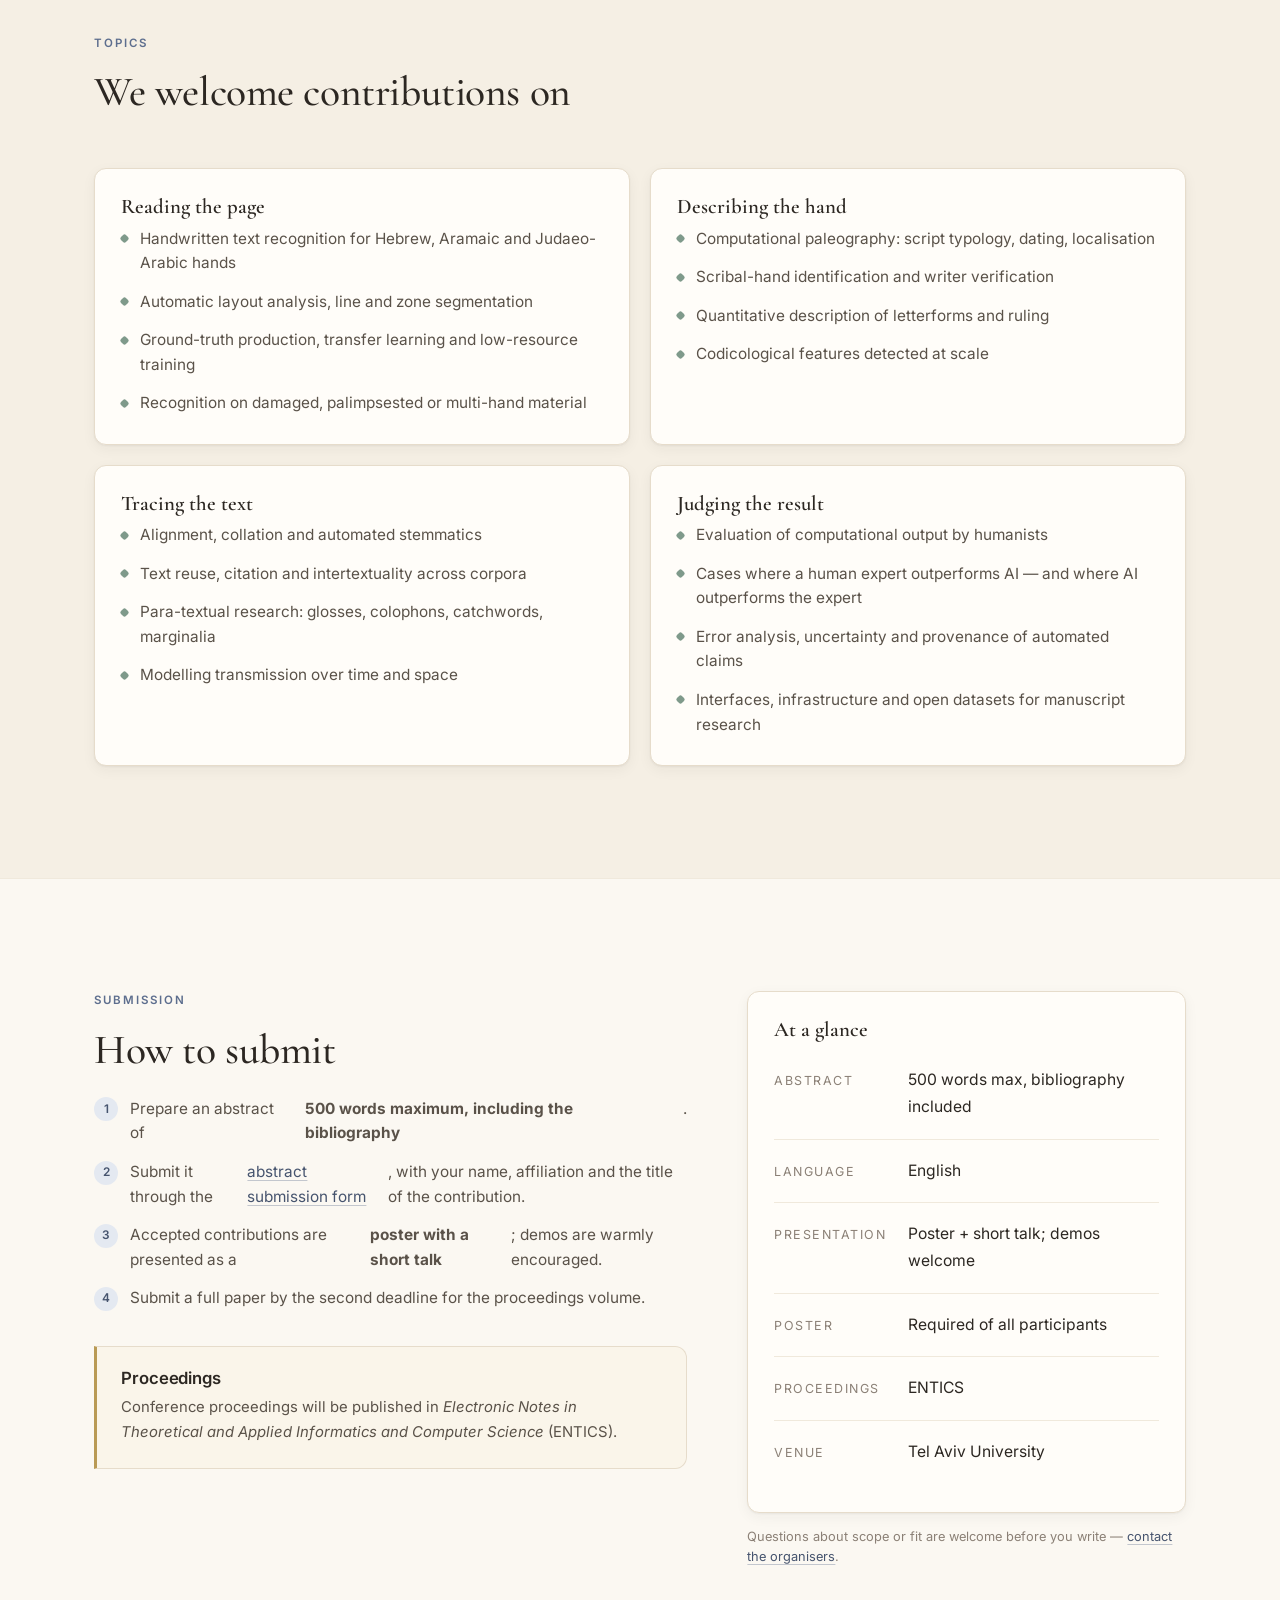
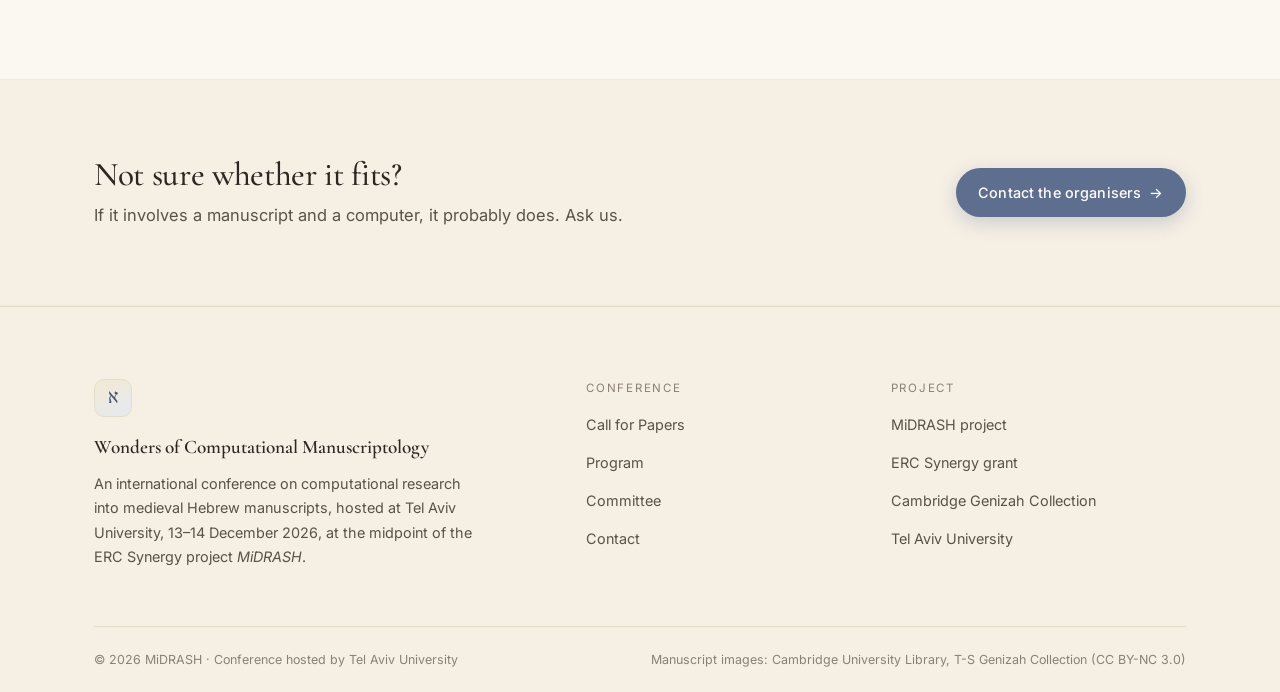
==== commit f9d63942: "Remove FAQ, use conference poster as hero, link abstract submission to Google Form Also update home " ====
--- a/call-for-papers.html
+++ b/call-for-papers.html
@@ -31,9 +31,8 @@
         <a href="call-for-papers.html" class="is-current" aria-current="page">Call for Papers</a>
         <a href="program.html">Program</a>
         <a href="committee.html">Committee</a>
-        <a href="faq.html">FAQ</a>
         <a href="contact.html">Contact</a>
-        <a class="nav-cta" href="call-for-papers.html#submit">Submit an abstract</a>
+        <a class="nav-cta" href="https://docs.google.com/forms/d/e/1FAIpQLSerbkKHywke3G68IytDGPFDxD4MnJWykwXjrzCWf99rFg6nKg/viewform" target="_blank" rel="noopener">Submit an abstract</a>
       </nav>
     </div>
   </header>
@@ -144,19 +143,13 @@
             <h2>How to submit</h2>
             <ol class="checklist numbered" style="margin-top:1.4rem">
               <li>Prepare an abstract of <strong>500 words maximum, including the bibliography</strong>.</li>
-              <li>Send it to the conference address as a PDF, with your name, affiliation and the title of the contribution.</li>
+              <li>Submit it through the <a href="https://docs.google.com/forms/d/e/1FAIpQLSerbkKHywke3G68IytDGPFDxD4MnJWykwXjrzCWf99rFg6nKg/viewform" target="_blank" rel="noopener">abstract submission form</a>, with your name, affiliation and the title of the contribution.</li>
               <li>Accepted contributions are presented as a <strong>poster with a short talk</strong>; demos are warmly encouraged.</li>
               <li>Submit a full paper by the second deadline for the proceedings volume.</li>
             </ol>
 
-            <div class="callout" style="margin-top:2.2rem">
-              <h4>Where to send it</h4>
-              <!-- TODO: replace with the real submission address, e.g.
-                   <p><a href="mailto:wcm2026@tauex.tau.ac.il">wcm2026@tauex.tau.ac.il</a></p> -->
-              <p>Submission address <span class="tba">To be announced</span></p>
-            </div>
-
-            <div class="callout callout--gold" style="margin-top:16px">
+
+            <div class="callout callout--gold" style="margin-top:2.2rem">
               <h4>Proceedings</h4>
               <p>Conference proceedings will be published in <em>Electronic Notes in Theoretical and Applied Informatics and Computer Science</em> (ENTICS).</p>
             </div>
@@ -190,7 +183,7 @@
                 <span class="contact-val">Tel Aviv University</span>
               </div>
             </div>
-            <p class="caption" style="margin-top:14px">Questions about scope or fit are welcome before you write &mdash; see the <a href="faq.html">FAQ</a> or <a href="mailto:midrash2026@gmail.com">contact the organisers</a>.</p>
+            <p class="caption" style="margin-top:14px">Questions about scope or fit are welcome before you write &mdash; <a href="mailto:midrash2026@gmail.com">contact the organisers</a>.</p>
           </div>
         </div>
       </div>
@@ -205,7 +198,6 @@
           </div>
           <div class="btn-row">
             <a class="btn btn-primary" href="mailto:midrash2026@gmail.com">Contact the organisers <span class="arrow" aria-hidden="true">&rarr;</span></a>
-            <a class="btn btn-ghost" href="faq.html">Read the FAQ</a>
           </div>
         </div>
       </div>
@@ -226,7 +218,6 @@
             <li><a href="call-for-papers.html">Call for Papers</a></li>
             <li><a href="program.html">Program</a></li>
             <li><a href="committee.html">Committee</a></li>
-            <li><a href="faq.html">FAQ</a></li>
             <li><a href="contact.html">Contact</a></li>
           </ul>
         </div>
--- a/assets/css/site.css
+++ b/assets/css/site.css
@@ -285,24 +285,17 @@
 
 /* Manuscript band under the hero */
 .hero-band {
-  position: relative; margin-top: clamp(36px, 5vw, 56px);
+  position: relative; margin-top: clamp(36px, 5vw, 56px); margin-inline: auto;
   border-radius: var(--r-lg); overflow: hidden;
   border: 1px solid var(--rule);
   box-shadow: var(--shadow);
-  aspect-ratio: 1800 / 570;
-  max-height: 340px;
+  aspect-ratio: 1002 / 466;
+  max-width: 900px;
   background: var(--parchment-3);
 }
-.hero-band img {
-  width: 100%; height: 100%; object-fit: cover; object-position: center 42%;
-  filter: sepia(.18) saturate(.78) contrast(1.02) brightness(1.02);
-}
-.hero-band::after {
-  content: ""; position: absolute; inset: 0;
-  background: linear-gradient(to bottom, color-mix(in srgb, var(--parchment) 22%, transparent), transparent 30%, transparent 62%, color-mix(in srgb, var(--parchment) 82%, transparent));
-}
+.hero-band img { display: block; width: 100%; height: 100%; object-fit: cover; }
 @media (prefers-color-scheme: dark) {
-  :root:not([data-theme="light"]) .hero-band img { filter: sepia(.2) saturate(.7) contrast(.95) brightness(.72); }
+  :root:not([data-theme="light"]) .hero-band img { filter: brightness(.85); }
 }
 .hero-band-credit {
   position: absolute; right: 12px; bottom: 10px; z-index: 2;
@@ -506,24 +499,6 @@
 .person-role { font-size: .82rem; color: var(--indigo); margin: 0 0 .3em; letter-spacing: .01em; }
 .person-affil { font-size: .85rem; color: var(--ink-3); margin: 0; line-height: 1.5; }
 
-/* ---------- FAQ accordion ---------- */
-.faq { border-top: 1px solid var(--rule); }
-.faq details { border-bottom: 1px solid var(--rule-soft); }
-.faq summary {
-  list-style: none; cursor: pointer; padding: 22px 44px 22px 0; position: relative;
-  font-family: var(--display); font-size: 1.18rem; font-weight: 600; color: var(--ink);
-  transition: color .25s var(--ease);
-}
-.faq summary::-webkit-details-marker { display: none; }
-.faq summary:hover { color: var(--indigo-deep); }
-.faq summary::after {
-  content: ""; position: absolute; right: 8px; top: 50%; width: 11px; height: 11px;
-  border-right: 1.5px solid var(--ink-3); border-bottom: 1.5px solid var(--ink-3);
-  transform: translateY(-70%) rotate(45deg); transition: transform .3s var(--ease);
-}
-.faq details[open] summary::after { transform: translateY(-30%) rotate(-135deg); }
-.faq .faq-body { padding: 0 8% 24px 0; color: var(--ink-2); font-size: .96rem; }
-.faq details[open] .faq-body { animation: fade-in .35s var(--ease); }
 @keyframes fade-in { from { opacity: 0; transform: translateY(-4px); } to { opacity: 1; transform: none; } }
 
 /* ---------- Callout ---------- */
@@ -555,16 +530,16 @@
 .partner-name { font-family: var(--display); font-size: 1.05rem; font-weight: 600; display: block; margin-bottom: .2em; }
 .partner-desc { font-size: .8rem; color: var(--ink-3); line-height: 1.5; }
 
-.logos { display: grid; gap: 14px; grid-template-columns: repeat(2, 1fr); }
-@media (min-width: 900px) { .logos { grid-template-columns: repeat(3, 1fr); } }
+.logos { display: flex; flex-direction: column; align-items: center; gap: 14px; }
+.logo-row { display: flex; justify-content: center; gap: 14px; width: 100%; }
 .logo-tile {
-  display: flex; align-items: center; justify-content: center; height: 130px; padding: 18px 22px;
+  display: flex; align-items: center; justify-content: center; flex: 0 1 140px; min-width: 0; aspect-ratio: 1; padding: 12px;
   background: #fff; border: 1px solid var(--rule); border-radius: var(--r);
   transition: transform .3s var(--ease), border-color .3s var(--ease);
 }
 .logo-tile:hover { transform: translateY(-3px); border-color: var(--indigo); }
 .logo-tile img { max-width: 100%; max-height: 100%; width: auto; height: auto; object-fit: contain; }
-@media (max-width: 520px) { .logo-tile { height: 96px; padding: 12px 14px; } }
+@media (max-width: 520px) { .logos, .logo-row { gap: 8px; } .logo-tile { padding: 6px; } }
 
 /* ---------- Contact ---------- */
 .contact-line { display: flex; gap: 14px; align-items: flex-start; padding: 18px 0; border-bottom: 1px solid var(--rule-soft); }
@@ -623,12 +598,9 @@
   .brand-sub { display: none; }
 
   /* A 3:1 band collapses to a sliver on a phone; give it a readable shape. */
-  .hero-band { aspect-ratio: 4 / 3; max-height: 260px; }
   .hero-band-credit { font-size: .6rem; right: 8px; bottom: 8px; }
 
   .pullquote { padding-left: 18px; font-size: 1.2rem; }
-  .faq summary { font-size: 1.06rem; padding-right: 36px; }
-  .faq .faq-body { padding-right: 0; }
   .contact-line { flex-direction: column; gap: 4px; }
   .contact-key { width: auto; }
   .slot--keynote { margin-inline: 0; padding-inline: 12px; }
